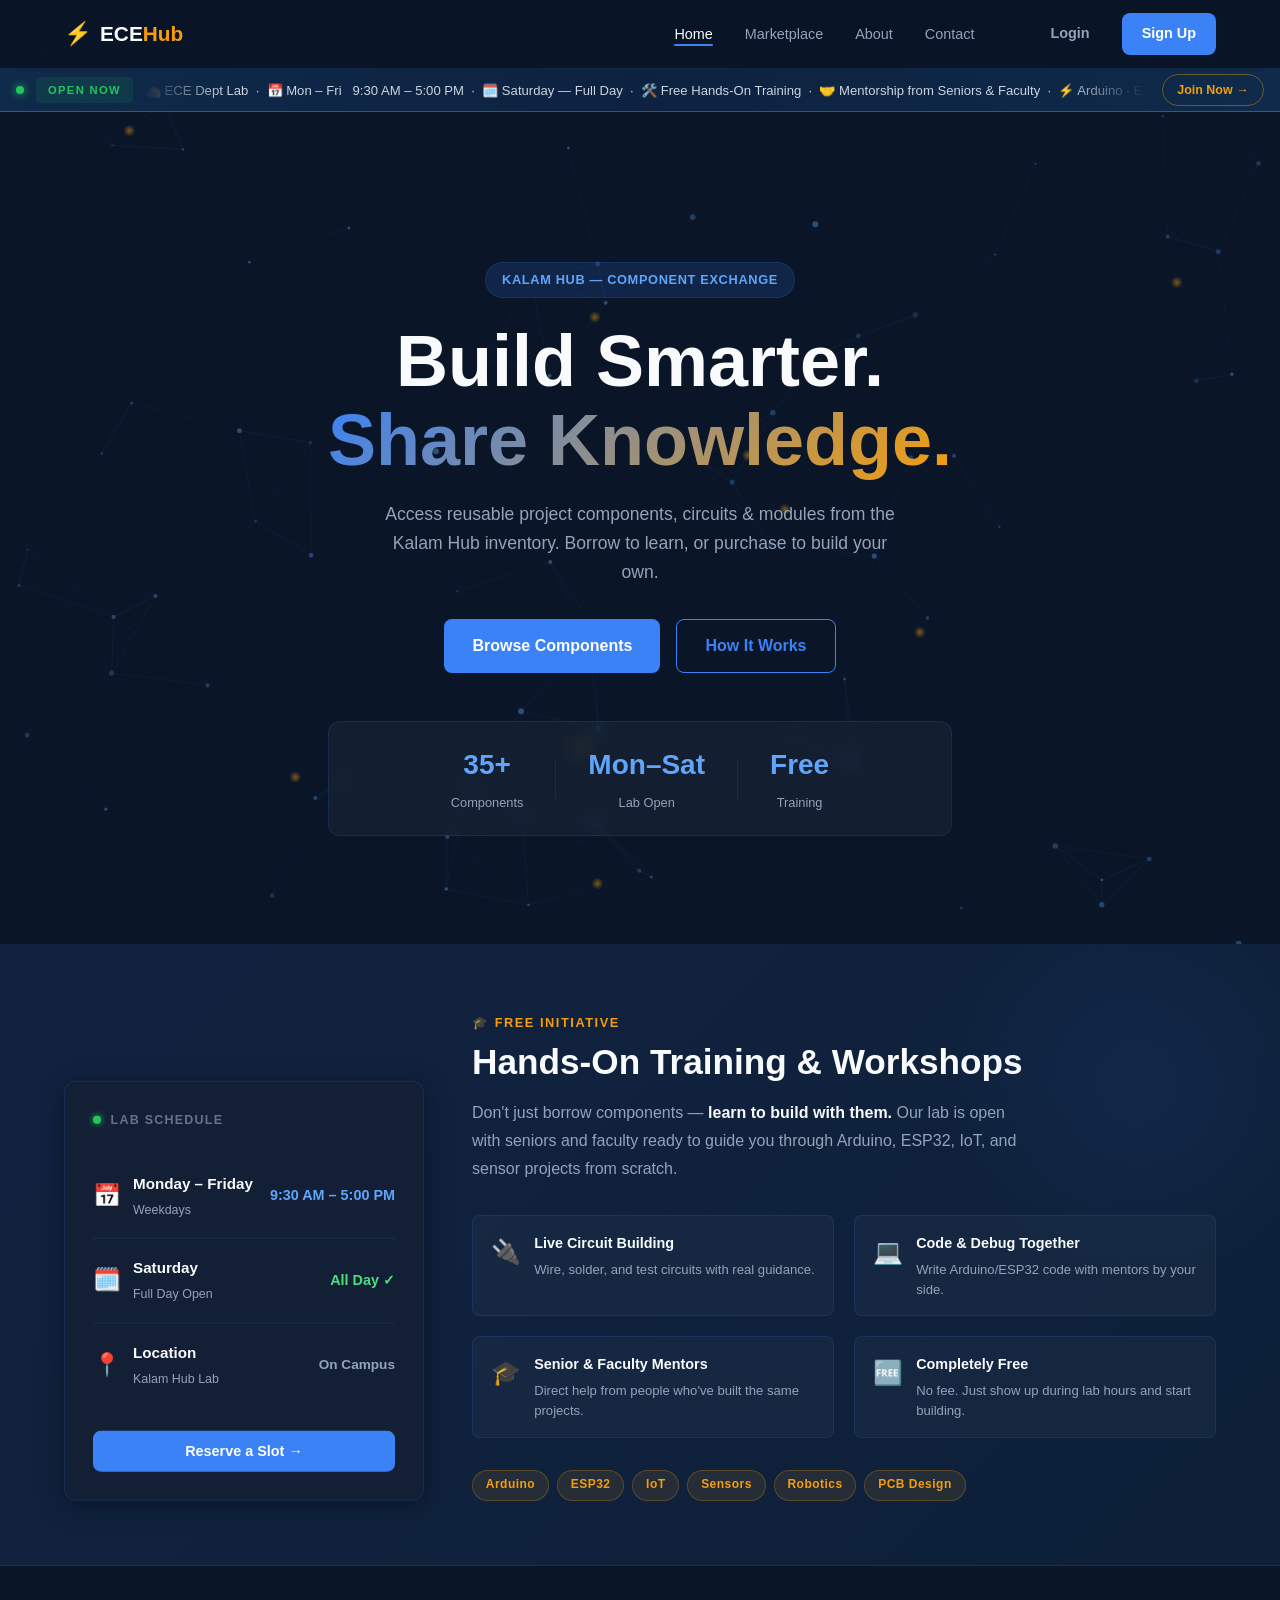
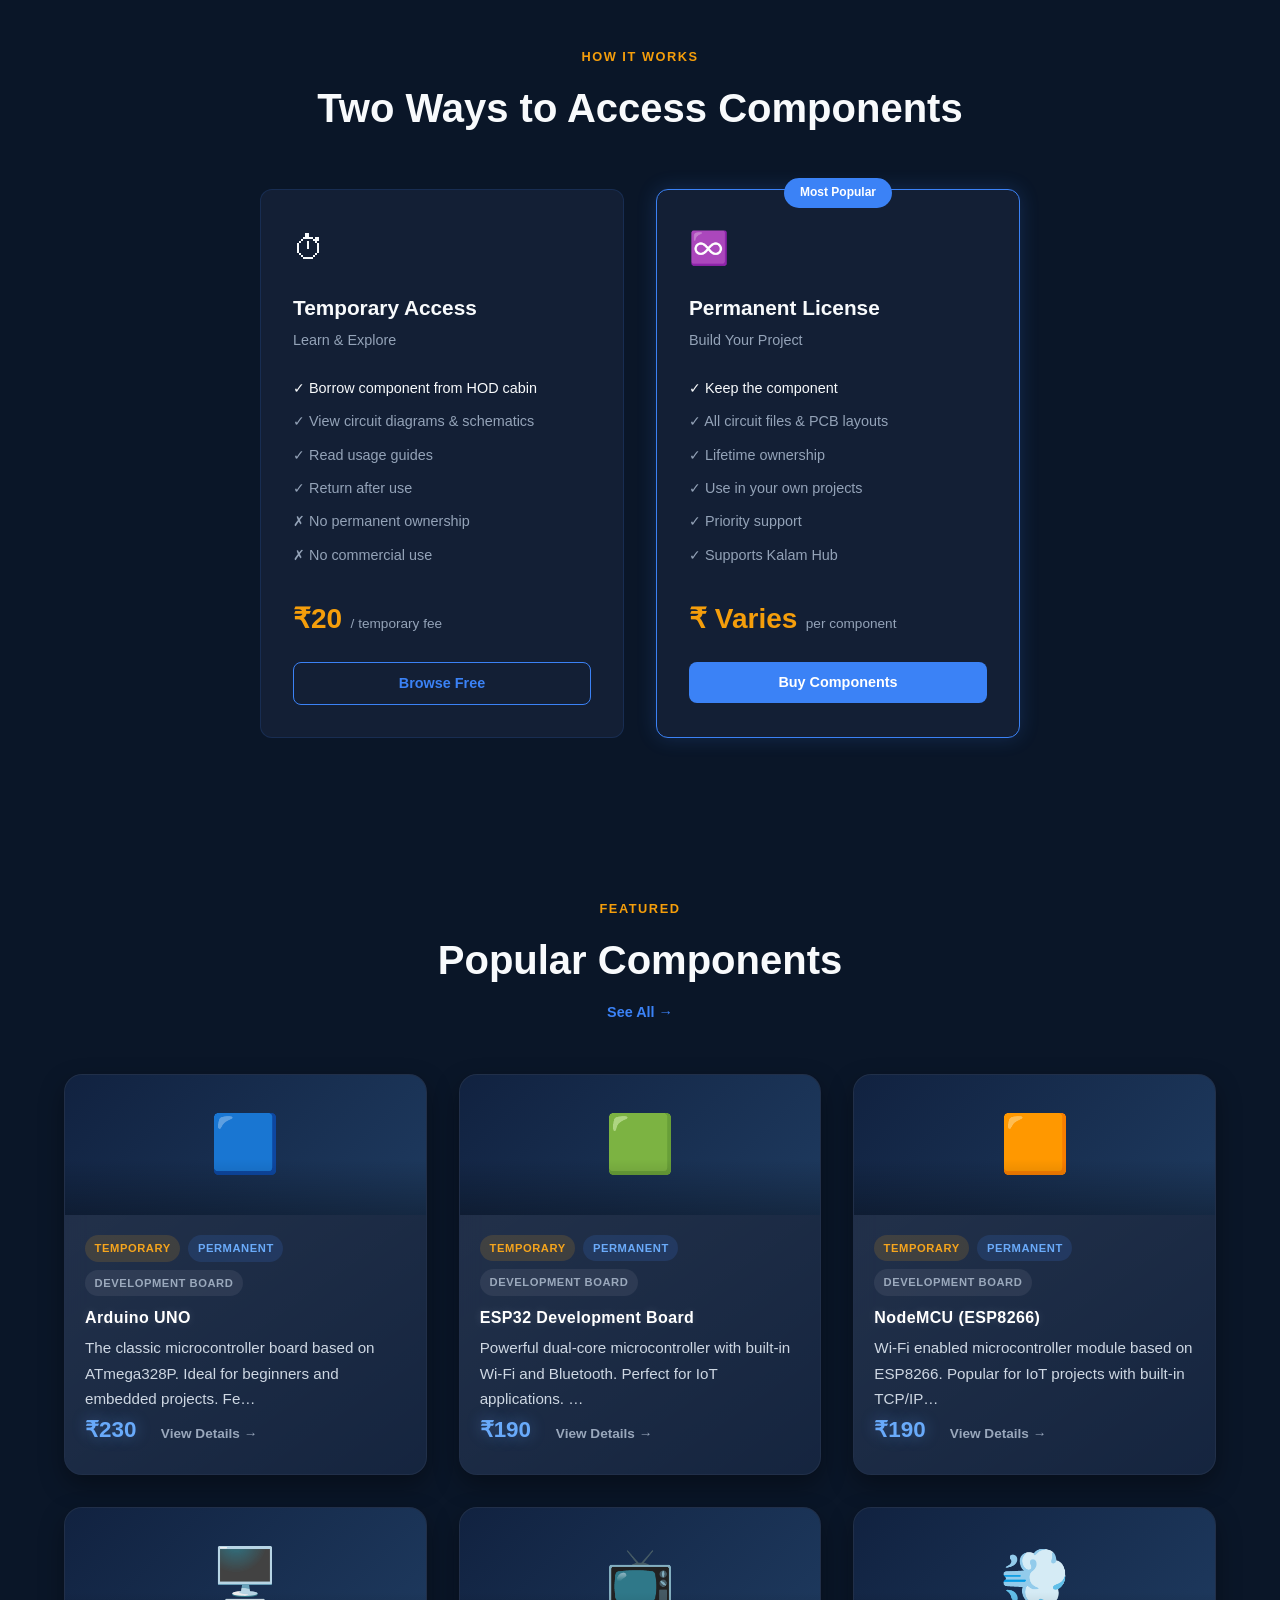
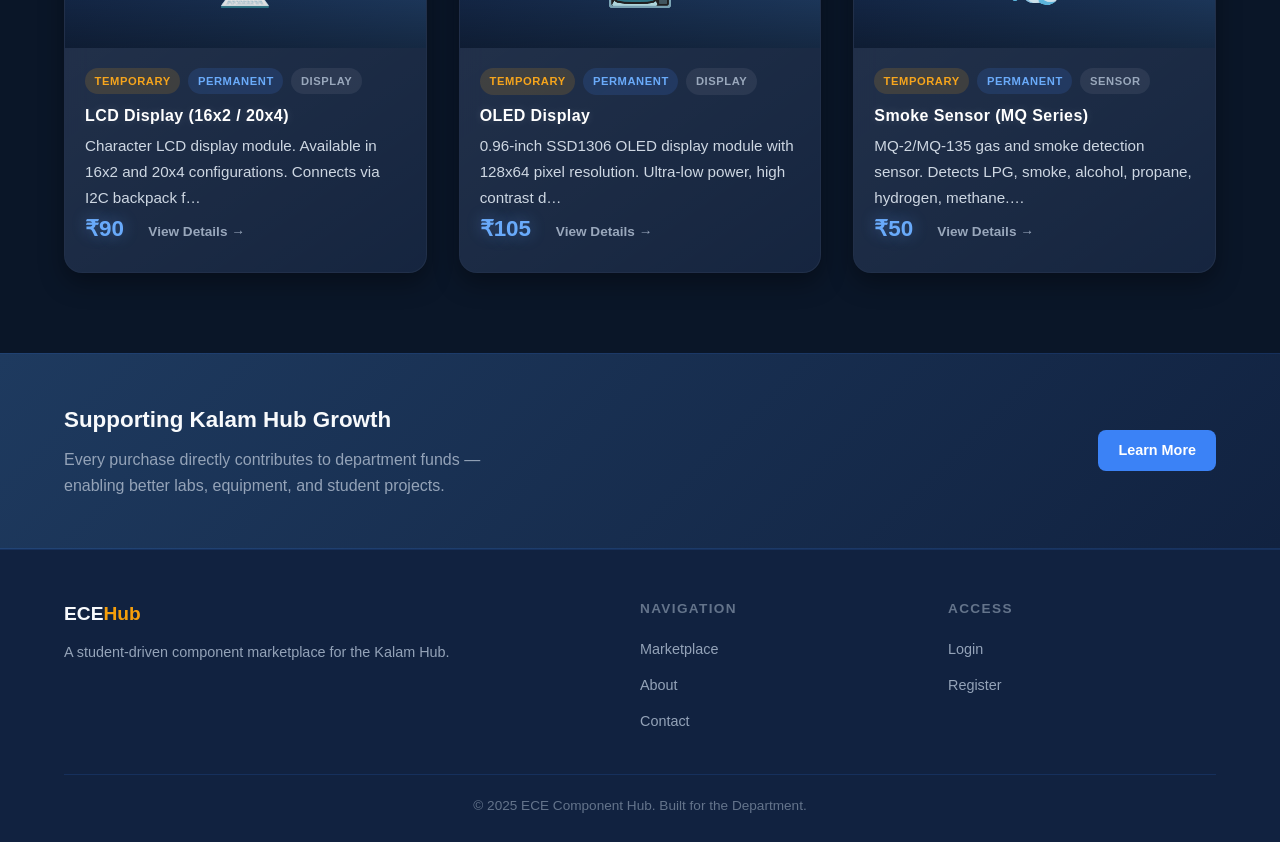
==== index.html @ 4c628d48 "v2.0: Launch Kalam Hub branding, premium UI, and marketplace improvements" ====
<!DOCTYPE html>
<html lang="en">
<head>
  <meta charset="UTF-8" />
  <meta name="viewport" content="width=device-width, initial-scale=1.0" />
  <title>Kalam Hub — Innovation Marketplace</title>
  <link rel="preconnect" href="https://fonts.googleapis.com" />
  <link href="https://fonts.googleapis.com/css2?family=Space+Grotesk:wght@400;500;600;700&family=Inter:wght@400;500;600&display=swap" rel="stylesheet" />
  <link rel="stylesheet" href="css/style.css" />
</head>
<body>

  <!-- NAV -->
  <nav class="navbar">
    <div class="nav-inner">
      <a href="index.html" class="logo">
        <span class="logo-icon">⚡</span>
        <span class="logo-text">ECE<span class="logo-accent">Hub</span></span>
      </a>
      <ul class="nav-links">
        <li><a href="index.html" class="active">Home</a></li>
        <li><a href="marketplace.html">Marketplace</a></li>
        <li><a href="about.html">About</a></li>
        <li><a href="contact.html">Contact</a></li>
      </ul>
      <div class="nav-actions">
        <a href="login.html" class="btn btn-ghost">Login</a>
        <a href="register.html" class="btn btn-primary">Sign Up</a>
      </div>
      <button class="hamburger" id="hamburger">&#9776;</button>
    </div>
  </nav>

  <!-- ══════════════════════════════════════════
       ANNOUNCEMENT TICKER — right below navbar,
       visible without any scrolling
  ══════════════════════════════════════════ -->
  <div class="announce-bar">
    <div class="announce-inner">
      <span class="announce-dot"></span>
      <span class="announce-label">OPEN NOW</span>
      <div class="announce-ticker">
        <span>
          🏫 ECE Dept Lab &nbsp;·&nbsp;
          📅 Mon – Fri &nbsp; 9:30 AM – 5:00 PM &nbsp;·&nbsp;
          🗓️ Saturday — Full Day &nbsp;·&nbsp;
          🛠️ Free Hands-On Training &nbsp;·&nbsp;
          🤝 Mentorship from Seniors &amp; Faculty &nbsp;·&nbsp;
          ⚡ Arduino · ESP32 · IoT · Sensors &nbsp;·&nbsp;&nbsp;
          🏫 ECE Dept Lab &nbsp;·&nbsp;
          📅 Mon – Fri &nbsp; 9:30 AM – 5:00 PM &nbsp;·&nbsp;
          🗓️ Saturday — Full Day &nbsp;·&nbsp;
          🛠️ Free Hands-On Training &nbsp;·&nbsp;
          🤝 Mentorship from Seniors &amp; Faculty &nbsp;·&nbsp;
          ⚡ Arduino · ESP32 · IoT · Sensors &nbsp;&nbsp;
        </span>
      </div>
      <a href="contact.html" class="announce-cta">Join Now →</a>
    </div>
  </div>

  <!-- HERO -->
  <section class="hero">
    <canvas id="circuit-canvas"></canvas>
    <div class="hero-content">
      <div class="hero-badge">Kalam Hub — Component Exchange</div>
      <h1 class="hero-title">
        Build Smarter.<br/>
        <span class="gradient-text">Share Knowledge.</span>
      </h1>
      <p class="hero-subtitle">
        Access reusable project components, circuits &amp; modules from the Kalam Hub inventory.
        Borrow to learn, or purchase to build your own.
      </p>
      <div class="hero-cta">
        <a href="marketplace.html" class="btn btn-primary btn-lg">Browse Components</a>
        <a href="about.html" class="btn btn-outline btn-lg">How It Works</a>
      </div>
      <div class="hero-stats">
        <div class="stat"><span class="stat-num">35+</span><span class="stat-label">Components</span></div>
        <div class="stat-divider"></div>
        <div class="stat"><span class="stat-num">Mon–Sat</span><span class="stat-label">Lab Open</span></div>
        <div class="stat-divider"></div>
        <div class="stat"><span class="stat-num">Free</span><span class="stat-label">Training</span></div>
      </div>
    </div>
  </section>

  <!-- ══════════════════════════════════════════
       TRAINING HIGHLIGHT — immediately after hero
       First thing seen after scroll begins
  ══════════════════════════════════════════ -->
  <section class="training-highlight">
    <div class="container">
      <div class="th-grid">

        <!-- LEFT: Schedule card -->
        <div class="th-schedule">
          <div class="th-schedule-head">
            <span class="th-live-dot"></span>
            <span>Lab Schedule</span>
          </div>
          <div class="schedule-rows">
            <div class="schedule-row">
              <div class="schedule-day">
                <span class="day-icon">📅</span>
                <div>
                  <strong>Monday – Friday</strong>
                  <span class="day-sub">Weekdays</span>
                </div>
              </div>
              <div class="schedule-time">9:30 AM – 5:00 PM</div>
            </div>
            <div class="schedule-divider"></div>
            <div class="schedule-row">
              <div class="schedule-day">
                <span class="day-icon">🗓️</span>
                <div>
                  <strong>Saturday</strong>
                  <span class="day-sub">Full Day Open</span>
                </div>
              </div>
              <div class="schedule-time schedule-sat">All Day ✓</div>
            </div>
            <div class="schedule-divider"></div>
            <div class="schedule-row">
              <div class="schedule-day">
                <span class="day-icon">📍</span>
                <div>
                  <strong>Location</strong>
                  <span class="day-sub">Kalam Hub Lab</span>
                </div>
              </div>
              <div class="schedule-time" style="color:var(--slate);font-size:0.85rem;">On Campus</div>
            </div>
          </div>
          <a href="contact.html" class="btn btn-primary btn-full" style="margin-top:1.5rem;">Reserve a Slot →</a>
        </div>

        <!-- RIGHT: Training features -->
        <div class="th-info">
          <span class="eyebrow">🎓 Free Initiative</span>
          <h2 class="th-title">Hands-On Training &amp; Workshops</h2>
          <p class="th-desc">
            Don't just borrow components — <strong>learn to build with them.</strong>
            Our lab is open with seniors and faculty ready to guide you through
            Arduino, ESP32, IoT, and sensor projects from scratch.
          </p>
          <div class="th-features">
            <div class="th-feat">
              <span class="feat-icon">🔌</span>
              <div>
                <strong>Live Circuit Building</strong>
                <p>Wire, solder, and test circuits with real guidance.</p>
              </div>
            </div>
            <div class="th-feat">
              <span class="feat-icon">💻</span>
              <div>
                <strong>Code &amp; Debug Together</strong>
                <p>Write Arduino/ESP32 code with mentors by your side.</p>
              </div>
            </div>
            <div class="th-feat">
              <span class="feat-icon">🎓</span>
              <div>
                <strong>Senior &amp; Faculty Mentors</strong>
                <p>Direct help from people who've built the same projects.</p>
              </div>
            </div>
            <div class="th-feat">
              <span class="feat-icon">🆓</span>
              <div>
                <strong>Completely Free</strong>
                <p>No fee. Just show up during lab hours and start building.</p>
              </div>
            </div>
          </div>
          <div class="th-tags">
            <span class="th-tag">Arduino</span>
            <span class="th-tag">ESP32</span>
            <span class="th-tag">IoT</span>
            <span class="th-tag">Sensors</span>
            <span class="th-tag">Robotics</span>
            <span class="th-tag">PCB Design</span>
          </div>
        </div>

      </div>
    </div>
  </section>

  <!-- HOW IT WORKS -->
  <section class="section how-it-works">
    <div class="container">
      <div class="section-header">
        <span class="eyebrow">How It Works</span>
        <h2>Two Ways to Access Components</h2>
      </div>
      <div class="plans-grid">
        <div class="plan-card plan-temp">
          <div class="plan-icon">⏱</div>
          <h3>Temporary Access</h3>
          <p class="plan-subtitle">Learn &amp; Explore</p>
          <ul class="plan-features">
            <li>✓ Borrow component from HOD cabin</li>
            <li>✓ View circuit diagrams &amp; schematics</li>
            <li>✓ Read usage guides</li>
            <li>✓ Return after use</li>
            <li>✗ No permanent ownership</li>
            <li>✗ No commercial use</li>
          </ul>
          <div class="plan-price">
            <span class="price-value">₹20</span>
            <span class="price-period">/ temporary fee</span>
          </div>
          <a href="marketplace.html?type=temporary" class="btn btn-outline btn-full">Browse Free</a>
        </div>

        <div class="plan-card plan-perm featured">
          <div class="featured-badge">Most Popular</div>
          <div class="plan-icon">♾️</div>
          <h3>Permanent License</h3>
          <p class="plan-subtitle">Build Your Project</p>
          <ul class="plan-features">
            <li>✓ Keep the component</li>
            <li>✓ All circuit files &amp; PCB layouts</li>
            <li>✓ Lifetime ownership</li>
            <li>✓ Use in your own projects</li>
            <li>✓ Priority support</li>
            <li>✓ Supports Kalam Hub</li>
          </ul>
          <div class="plan-price">
            <span class="price-value">₹ Varies</span>
            <span class="price-period">per component</span>
          </div>
          <a href="marketplace.html?type=permanent" class="btn btn-primary btn-full">Buy Components</a>
        </div>
      </div>
    </div>
  </section>

  <!-- FEATURED COMPONENTS -->
  <section class="section featured-section">
    <div class="container">
      <div class="section-header">
        <span class="eyebrow">Featured</span>
        <h2>Popular Components</h2>
        <a href="marketplace.html" class="see-all">See All →</a>
      </div>
      <div class="components-grid" id="featured-grid"></div>
    </div>
  </section>

  <!-- DEPARTMENT BANNER -->
  <section class="dept-banner">
    <div class="container">
      <div class="banner-content">
        <div class="banner-text">
          <h3>Supporting Kalam Hub Growth</h3>
          <p>Every purchase directly contributes to department funds — enabling better labs, equipment, and student projects.</p>
        </div>
        <a href="about.html" class="btn btn-primary">Learn More</a>
      </div>
    </div>
  </section>

  <!-- FOOTER -->
  <footer class="footer">
    <div class="container">
      <div class="footer-grid">
        <div class="footer-brand">
          <span class="logo-text">ECE<span class="logo-accent">Hub</span></span>
          <p>A student-driven component marketplace for the Kalam Hub.</p>
        </div>
        <div class="footer-links">
          <h4>Navigation</h4>
          <ul>
            <li><a href="marketplace.html">Marketplace</a></li>
            <li><a href="about.html">About</a></li>
            <li><a href="contact.html">Contact</a></li>
          </ul>
        </div>
        <div class="footer-links">
          <h4>Access</h4>
          <ul>
            <li><a href="login.html">Login</a></li>
            <li><a href="register.html">Register</a></li>
          </ul>
        </div>
      </div>
      <div class="footer-bottom">
        <p>© 2025 ECE Component Hub. Built for the Department.</p>
      </div>
    </div>
  </footer>

  <script src="js/data.js"></script>
  <script src="js/main.js"></script>
  <script src="js/circuit.js"></script>
  <script src="js/nav.js"></script>
</body>
</html>
---- css/style.css ----
/* ============================================
   Kalam Hub — DESIGN SYSTEM
   Palette: Navy + Electric Blue + Amber
   Type: Space Grotesk + Inter
   ============================================ */

:root {
  --navy:      #0A1628;
  --navy-mid:  #112240;
  --navy-lite: #1E3A5F;
  --blue:      #3B82F6;
  --blue-glow: #60A5FA;
  --amber:     #F59E0B;
  --amber-lite:#FDE68A;
  --white:     #F8FAFC;
  --slate:     #94A3B8;
  --slate-dk:  #64748B;
  --card-bg:   #131F35;
  --border:    rgba(59, 130, 246, 0.15);

 --font-display: 'Poppins', sans-serif;
--font-body: 'Poppins', sans-serif;

  --radius:    12px;
  --radius-sm: 8px;
  --shadow:    0 4px 24px rgba(0, 0, 0, 0.35);
  --shadow-glow: 0 0 20px rgba(59, 130, 246, 0.2);
}

/* RESET */
*, *::before, *::after { box-sizing: border-box; margin: 0; padding: 0; }
html { scroll-behavior: smooth; }
body {
  font-family: var(--font-body);
  background: var(--navy);
  color: var(--white);
  line-height: 1.65;
  -webkit-font-smoothing: antialiased;
}
a { text-decoration: none; color: inherit; }
ul { list-style: none; }
img { max-width: 100%; display: block; }
button { cursor: pointer; font-family: var(--font-display); border: none; background: none; }
input, textarea, select {
  font-family: var(--font-body);
  font-size: 0.95rem;
  outline: none;
}

/* ============= NAVBAR ============= */
.navbar {
  position: fixed; top: 0; left: 0; right: 0; z-index: 100;
  background: rgba(10, 22, 40, 0.92);
  backdrop-filter: blur(14px);
  border-bottom: 1px solid var(--border);
}
.nav-inner {
  max-width: 1200px; margin: 0 auto;
  padding: 0 1.5rem;
  height: 68px;
  display: flex; align-items: center; gap: 2rem;
}
.logo {
  display: flex; align-items: center; gap: 0.5rem;
  font-family: var(--font-display); font-weight: 700; font-size: 1.3rem;
}
.logo-icon { font-size: 1.4rem; }
.logo-accent { color: var(--amber); }
.nav-links {
  display: flex; gap: 2rem; margin-left: auto;
}
.nav-links a {
  font-family: var(--font-display); font-size: 0.9rem; font-weight: 500;
  color: var(--slate); transition: color 0.2s;
}
.nav-links a:hover, .nav-links a.active { color: var(--white); }
.nav-links a.active { position: relative; }
.nav-links a.active::after {
  content: ''; position: absolute; bottom: -4px; left: 0; right: 0;
  height: 2px; background: var(--blue); border-radius: 2px;
}
.nav-actions { display: flex; gap: 0.75rem; margin-left: 1.5rem; }
.hamburger { display: none; font-size: 1.4rem; color: var(--white); margin-left: auto; }

/* ============= BUTTONS ============= */
.btn {
  display: inline-flex; align-items: center; gap: 0.5rem;
  font-family: var(--font-display); font-weight: 600;
  padding: 0.55rem 1.25rem; border-radius: var(--radius-sm);
  font-size: 0.9rem; transition: all 0.2s; white-space: nowrap;
}
.btn-primary {
  background: var(--blue); color: #fff;
}
.btn-primary:hover { background: var(--blue-glow); transform: translateY(-1px); box-shadow: var(--shadow-glow); }
.btn-outline {
  background: transparent; color: var(--blue);
  border: 1.5px solid var(--blue);
}
.btn-outline:hover { background: rgba(59,130,246,0.1); }
.btn-ghost {
  background: transparent; color: var(--slate);
}
.btn-ghost:hover { color: var(--white); }
.btn-amber { background: var(--amber); color: var(--navy); font-weight: 700; }
.btn-amber:hover { background: var(--amber-lite); }
.btn-lg { padding: 0.8rem 1.75rem; font-size: 1rem; }
.btn-full { width: 100%; justify-content: center; }

/* ============= HERO ============= */
.hero {
  position: relative; min-height: 100vh;
  display: flex; align-items: center;
  overflow: hidden; padding-top: 110px;
}
#circuit-canvas {
  position: absolute; inset: 0; width: 100%; height: 100%;
  opacity: 0.5; z-index: 0;
}
.hero-content {
  position: relative; z-index: 1;
  max-width: 700px; margin: 0 auto; padding: 4rem 1.5rem;
  text-align: center;
}
.hero-badge {
  display: inline-block;
  background: rgba(59,130,246,0.15); border: 1px solid var(--border);
  color: var(--blue-glow); padding: 0.4rem 1rem; border-radius: 999px;
  font-size: 0.8rem; font-family: var(--font-display); font-weight: 600;
  letter-spacing: 0.05em; text-transform: uppercase; margin-bottom: 1.5rem;
}
.hero-title {
  font-family: var(--font-display); font-size: clamp(2.5rem, 6vw, 4.5rem);
  font-weight: 700; line-height: 1.1; margin-bottom: 1.25rem;
}
.gradient-text {
  background: linear-gradient(135deg, var(--blue) 0%, var(--amber) 100%);
  -webkit-background-clip: text; -webkit-text-fill-color: transparent;
  background-clip: text;
}
.hero-subtitle {
  color: var(--slate); font-size: 1.1rem; max-width: 520px;
  margin: 0 auto 2rem;
}
.hero-cta { display: flex; gap: 1rem; justify-content: center; flex-wrap: wrap; margin-bottom: 3rem; }
.hero-stats {
  display: flex; align-items: center; justify-content: center; gap: 2rem;
  background: rgba(255,255,255,0.04); border: 1px solid var(--border);
  border-radius: var(--radius); padding: 1.25rem 2rem; backdrop-filter: blur(8px);
}
.stat { text-align: center; }
.stat-num {
  display: block; font-family: var(--font-display); font-size: 1.75rem;
  font-weight: 700; color: var(--blue-glow);
}
.stat-label { font-size: 0.8rem; color: var(--slate); }
.stat-divider { width: 1px; height: 40px; background: var(--border); }

/* ============= SECTIONS ============= */
.section { padding: 5rem 0; }
.bg-alt { background: var(--navy-mid); }
.container { max-width: 1200px; margin: 0 auto; padding: 0 1.5rem; }
.section-header {
  text-align: center; margin-bottom: 3rem;
}
.section-header h2 {
  font-family: var(--font-display); font-size: clamp(1.75rem, 4vw, 2.5rem);
  font-weight: 700;
}
.eyebrow {
  display: block; color: var(--amber); font-family: var(--font-display);
  font-size: 0.8rem; font-weight: 600; letter-spacing: 0.12em;
  text-transform: uppercase; margin-bottom: 0.5rem;
}
.see-all {
  display: inline-block; color: var(--blue); font-size: 0.9rem;
  font-weight: 600; margin-top: 0.5rem;
  transition: color 0.2s;
}
.see-all:hover { color: var(--blue-glow); }

/* ============= PLANS GRID ============= */
.plans-grid {
  display: grid; grid-template-columns: repeat(auto-fit, minmax(280px, 1fr));
  gap: 2rem; max-width: 760px; margin: 0 auto;
}
.plan-card {
  background: var(--card-bg); border: 1px solid var(--border);
  border-radius: var(--radius); padding: 2rem; position: relative;
  transition: transform 0.2s, box-shadow 0.2s;
}
.plan-card:hover { transform: translateY(-4px); box-shadow: var(--shadow); }
.plan-card.featured {
  border-color: var(--blue); box-shadow: var(--shadow-glow);
}
.featured-badge {
  position: absolute; top: -12px; left: 50%; transform: translateX(-50%);
  background: var(--blue); color: #fff;
  font-family: var(--font-display); font-size: 0.75rem; font-weight: 700;
  padding: 0.3rem 1rem; border-radius: 999px;
}
.plan-icon { font-size: 2rem; margin-bottom: 1rem; }
.plan-card h3 {
  font-family: var(--font-display); font-size: 1.3rem; font-weight: 700;
  margin-bottom: 0.25rem;
}
.plan-subtitle { color: var(--slate); font-size: 0.9rem; margin-bottom: 1.5rem; }
.plan-features { display: flex; flex-direction: column; gap: 0.6rem; margin-bottom: 1.75rem; }
.plan-features li { font-size: 0.9rem; color: var(--slate); }
.plan-features li:first-child { color: var(--white); }
.plan-price { margin-bottom: 1.25rem; }
.price-value {
  font-family: var(--font-display); font-size: 1.75rem; font-weight: 700;
  color: var(--amber);
}
.price-period { color: var(--slate); font-size: 0.85rem; margin-left: 0.25rem; }

/* ============= COMPONENT CARDS ============= */
.components-grid{
    display:grid;
    grid-template-columns:
    repeat(auto-fill,minmax(340px,1fr));

    gap:2rem;
}

/* ===== PREMIUM MARKETPLACE EFFECTS ===== */

.component-card{
    background:rgba(17,34,64,0.75);
    backdrop-filter:blur(12px);
    border:1px solid rgba(255,255,255,0.08);
    border-radius:18px;
    overflow:hidden;
    transition:all .4s ease;
    box-shadow:0 10px 25px rgba(0,0,0,.35);
}


.component-card::before {
  content: "";
  position: absolute;
  top: -100%;
  left: -100%;
  width: 250%;
  height: 250%;
  background: linear-gradient(
    120deg,
    transparent,
    rgba(255,255,255,0.08),
    transparent
  );
  transform: rotate(25deg);
  transition: all 0.8s ease;
}

.component-card:hover::before {
  top: 100%;
  left: 100%;
}

.component-card:hover {
  transform: translateY(-10px) scale(1.02);
  box-shadow: 0 20px 40px rgba(59,130,246,0.35);
  border-color: #60a5fa;
}

.card-img {
  transition: transform 0.5s ease;
}

.component-card:hover .card-img {
  transform: scale(1.12);
}

.card-body h3{
    font-size:1.35rem;
    font-weight:700;
    color:#ffffff;
    letter-spacing:0.4px;
    margin-bottom:10px;
    text-shadow:0 0 10px rgba(255,255,255,0.15);
}

.component-card:hover h3 {
  color: #60a5fa;
}

.stock-badge {
  animation: pulseStock 2s infinite;
}

@keyframes pulseStock {
  0% { transform: scale(1); }
  50% { transform: scale(1.08); }
  100% { transform: scale(1); }
}
.component-card:hover{
    transform:
        translateY(-12px)
        scale(1.03);

    box-shadow:
        0 20px 40px rgba(59,130,246,.35),
        0 0 25px rgba(96,165,250,.25);

    border-color:#60a5fa;
}
.card-thumb {
  height: 140px; display: flex; align-items: center; justify-content: center;
  background: linear-gradient(135deg, var(--navy-mid), var(--navy-lite));
  font-size: 3.5rem; position: relative; overflow: hidden;
}
.card-thumb::after {
  content: ''; position: absolute; inset: 0;
  background: linear-gradient(to bottom, transparent 60%, rgba(0,0,0,0.3));
}
/* Real component image */
.card-img-wrap {
  height: 160px; overflow: hidden; position: relative;
  background: linear-gradient(135deg, var(--navy-mid), var(--navy-lite));
}
.card-img{
    transition:all .6s ease;
}

.component-card:hover .card-img{
    transform:scale(1.12);
}
.component-card:hover .card-img { transform: scale(1.06); }
.card-img-wrap .card-thumb {
  position: absolute; inset: 0; height: 100%;
}
/* Modal image */
.modal-img {
  width: 100%; max-height: 220px; object-fit: cover;
  border-radius: 12px; margin-bottom: 1rem;
}
.card-body { padding: 1.25rem; }
.card-badges { display: flex; gap: 0.5rem; flex-wrap: wrap; margin-bottom: 0.75rem; }
.badge {
  font-family: var(--font-display); font-size: 0.7rem; font-weight: 700;
  padding: 0.25rem 0.6rem; border-radius: 999px; text-transform: uppercase;
  letter-spacing: 0.05em;
}
.badge-temp { background: rgba(245,158,11,0.15); color: var(--amber); }
.badge-perm { background: rgba(59,130,246,0.15); color: var(--blue-glow); }
.badge-cat  { background: rgba(255,255,255,0.07); color: var(--slate); }
.card-body h3 {
  font-family: var(--font-display); font-size: 1rem; font-weight: 700;
  margin-bottom: 0.4rem; line-height: 1.3;
}
.card-desc{
    color:#cbd5e1;
    font-size:0.95rem;
    line-height:1.7;
}
.card-price{
    color:#60a5fa;
    font-size:1.4rem;
    font-weight:800;
    text-shadow:0 0 15px rgba(96,165,250,.4);
}
.price-free { color: var(--amber); }
.price-paid { color: var(--blue-glow); }

/* ============= DEPT BANNER ============= */
.dept-banner {
  background: linear-gradient(135deg, var(--navy-lite) 0%, var(--navy-mid) 100%);
  border-top: 1px solid var(--border); border-bottom: 1px solid var(--border);
  padding: 3rem 0;
}
.banner-content {
  display: flex; align-items: center; justify-content: space-between;
  gap: 2rem; flex-wrap: wrap;
}
.banner-text h3 {
  font-family: var(--font-display); font-size: 1.4rem; font-weight: 700;
  margin-bottom: 0.5rem;
}
.banner-text p { color: var(--slate); max-width: 480px; }

/* ============= FOOTER ============= */
.footer {
  background: var(--navy-mid); border-top: 1px solid var(--border);
  padding: 3rem 0 1.5rem;
}
.footer-grid {
  display: grid; grid-template-columns: 2fr 1fr 1fr;
  gap: 2.5rem; margin-bottom: 2.5rem;
}
.footer-brand .logo-text {
  font-family: var(--font-display); font-size: 1.2rem; font-weight: 700;
  display: block; margin-bottom: 0.75rem;
}
.footer-brand p { color: var(--slate); font-size: 0.9rem; }
.footer-links h4 {
  font-family: var(--font-display); font-size: 0.85rem; font-weight: 700;
  text-transform: uppercase; letter-spacing: 0.1em; color: var(--slate-dk);
  margin-bottom: 1rem;
}
.footer-links ul { display: flex; flex-direction: column; gap: 0.6rem; }
.footer-links a { color: var(--slate); font-size: 0.9rem; transition: color 0.2s; }
.footer-links a:hover { color: var(--white); }
.footer-bottom { border-top: 1px solid var(--border); padding-top: 1.25rem; }
.footer-bottom p { color: var(--slate-dk); font-size: 0.85rem; text-align: center; }

/* ============= PAGE HEADER ============= */
.page-header {
  background: linear-gradient(to right, var(--navy-mid), var(--navy));
  border-bottom: 1px solid var(--border);
  padding: 5rem 1.5rem 3rem;
  margin-top: 68px;
}
.page-header h1 {
  font-family: var(--font-display); font-size: clamp(1.75rem, 4vw, 2.75rem);
  font-weight: 700; margin-bottom: 0.75rem;
}
.page-header p { color: var(--slate); max-width: 520px; }

/* ============= MARKETPLACE ============= */
.marketplace-section { padding: 2.5rem 0 5rem; }
.marketplace-layout { display: flex; gap: 2rem; align-items: flex-start; }
.filter-sidebar {
  width: 240px; flex-shrink: 0;
  background: var(--card-bg); border: 1px solid var(--border);
  border-radius: var(--radius); padding: 1.5rem;
  position: sticky; top: 88px;
}
.filter-block { margin-bottom: 1.75rem; }
.filter-block:last-child { margin-bottom: 0; }
.filter-block h4 {
  font-family: var(--font-display); font-size: 0.8rem; font-weight: 700;
  text-transform: uppercase; letter-spacing: 0.1em; color: var(--slate-dk);
  margin-bottom: 0.75rem;
}
.filter-input {
  width: 100%; background: var(--navy-mid);
  border: 1px solid var(--border); border-radius: var(--radius-sm);
  color: var(--white); padding: 0.6rem 0.85rem;
  transition: border-color 0.2s;
}
.filter-input:focus { border-color: var(--blue); }
.filter-check {
  display: flex; align-items: center; gap: 0.5rem;
  font-size: 0.875rem; color: var(--slate); cursor: pointer;
  margin-bottom: 0.5rem;
}
.filter-check input { accent-color: var(--blue); }
.filter-check:hover { color: var(--white); }
.price-slider { width: 100%; accent-color: var(--blue); margin-bottom: 0.5rem; }
.price-labels { display: flex; justify-content: space-between; font-size: 0.8rem; color: var(--slate); }
.marketplace-main { flex: 1; min-width: 0; }
.market-toolbar {
  display: flex; justify-content: space-between; align-items: center;
  margin-bottom: 1.25rem; flex-wrap: wrap; gap: 0.75rem;
}
.result-count { color: var(--slate); font-size: 0.9rem; }
.sort-select {
  background: var(--card-bg); border: 1px solid var(--border);
  color: var(--white); padding: 0.5rem 0.85rem;
  border-radius: var(--radius-sm); cursor: pointer;
}
.empty-state {
  text-align: center; padding: 4rem 2rem;
  color: var(--slate);
}
.empty-state span { font-size: 2.5rem; display: block; margin-bottom: 1rem; }
.empty-state h3 {
  font-family: var(--font-display); font-size: 1.25rem; margin-bottom: 0.5rem;
  color: var(--white);
}

/* ============= MODAL ============= */
.modal-overlay {
  display: none; position: fixed; inset: 0; z-index: 200;
  background: rgba(0,0,0,0.75); backdrop-filter: blur(4px);
  align-items: center; justify-content: center; padding: 1.5rem;
}
.modal-overlay.active { display: flex; }
.modal {
  background: var(--navy-mid); border: 1px solid var(--border);
  border-radius: var(--radius); max-width: 620px; width: 100%;
  max-height: 90vh; overflow-y: auto; position: relative;
  box-shadow: var(--shadow);
}
.modal-close {
  position: absolute; top: 1rem; right: 1rem;
  color: var(--slate); font-size: 1.1rem; padding: 0.25rem 0.5rem;
  border-radius: 4px; transition: color 0.2s;
}
.modal-close:hover { color: var(--white); }
.modal-body { padding: 2rem; }
.modal-thumb {
  height: 180px; border-radius: var(--radius-sm);
  background: linear-gradient(135deg, var(--navy-lite), var(--navy));
  display: flex; align-items: center; justify-content: center;
  font-size: 5rem; margin-bottom: 1.5rem;
}
.modal-body h2 {
  font-family: var(--font-display); font-size: 1.5rem; font-weight: 700;
  margin-bottom: 0.5rem;
}
.modal-meta { color: var(--slate); font-size: 0.9rem; margin-bottom: 1rem; }
.modal-desc { color: var(--slate); margin-bottom: 1.5rem; line-height: 1.7; }
.modal-price-row {
  display: flex; align-items: center; justify-content: space-between;
  flex-wrap: wrap; gap: 1rem;
  padding: 1.25rem; border-radius: var(--radius-sm);
  background: var(--navy); border: 1px solid var(--border);
  margin-bottom: 1rem;
}
.modal-price-label { font-size: 0.85rem; color: var(--slate); }
.modal-price-val {
  font-family: var(--font-display); font-size: 1.5rem; font-weight: 700;
  color: var(--amber);
}
.modal-actions { display: flex; gap: 0.75rem; }

/* ============= ABOUT ============= */
.about-intro {
  display: grid; grid-template-columns: 1fr 1fr; gap: 4rem;
  align-items: center;
}
.about-text h2 {
  font-family: var(--font-display); font-size: 2rem; font-weight: 700;
  margin-bottom: 1rem; line-height: 1.2;
}
.about-text p { color: var(--slate); margin-bottom: 1rem; }
.about-card-stack { position: relative; height: 220px; }
.acard {
  position: absolute; background: var(--card-bg);
  border: 1px solid var(--border); border-radius: var(--radius);
  padding: 1rem 1.5rem; font-family: var(--font-display); font-weight: 600;
  box-shadow: var(--shadow);
}
.acard-1 { top: 0; left: 0; transform: rotate(-4deg); }
.acard-2 { top: 50px; left: 40px; transform: rotate(1deg); background: var(--navy-lite); z-index: 1; }
.acard-3 { top: 110px; left: 80px; transform: rotate(3deg); z-index: 2; }
.steps-grid {
  display: grid; grid-template-columns: repeat(auto-fit, minmax(220px, 1fr));
  gap: 1.75rem;
}
.step-card {
  background: var(--card-bg); border: 1px solid var(--border);
  border-radius: var(--radius); padding: 1.75rem;
}
.step-num {
  font-family: var(--font-display); font-size: 2rem; font-weight: 700;
  color: var(--blue); opacity: 0.6; margin-bottom: 0.75rem;
}
.step-card h3 {
  font-family: var(--font-display); font-size: 1.05rem; font-weight: 700;
  margin-bottom: 0.5rem;
}
.step-card p { color: var(--slate); font-size: 0.9rem; }
.compare-table-wrapper { overflow-x: auto; }
.compare-table {
  width: 100%; border-collapse: collapse; font-size: 0.9rem;
}
.compare-table th, .compare-table td {
  padding: 0.9rem 1.25rem; text-align: left;
  border-bottom: 1px solid var(--border);
}
.compare-table th {
  font-family: var(--font-display); font-size: 0.85rem; color: var(--slate-dk);
  text-transform: uppercase; letter-spacing: 0.07em;
}
.compare-table th:nth-child(3) { color: var(--blue); }
.compare-table td:first-child { color: var(--white); }
.compare-table td:not(:first-child) { color: var(--slate); }
.compare-table tr:hover td { background: rgba(255,255,255,0.02); }

/* ============= CONTACT ============= */
.contact-layout {
  display: grid; grid-template-columns: 1fr 1.5fr; gap: 4rem;
  align-items: flex-start;
}
.contact-info h3 {
  font-family: var(--font-display); font-size: 1.4rem; font-weight: 700;
  margin-bottom: 0.75rem;
}
.contact-info > p { color: var(--slate); margin-bottom: 1.75rem; }
.contact-item {
  display: flex; gap: 1rem; align-items: flex-start; margin-bottom: 1.25rem;
}
.contact-icon { font-size: 1.25rem; flex-shrink: 0; margin-top: 0.1rem; }
.contact-item strong { font-family: var(--font-display); font-size: 0.9rem; display: block; margin-bottom: 0.2rem; }
.contact-item p { color: var(--slate); font-size: 0.9rem; }
.contact-form {
  background: var(--card-bg); border: 1px solid var(--border);
  border-radius: var(--radius); padding: 2rem;
}
.form-group { margin-bottom: 1.25rem; }
.form-group label {
  display: block; font-family: var(--font-display); font-size: 0.85rem;
  font-weight: 600; margin-bottom: 0.5rem; color: var(--slate);
}
.form-group input, .form-group select, .form-group textarea {
  width: 100%; background: var(--navy-mid);
  border: 1px solid var(--border); border-radius: var(--radius-sm);
  color: var(--white); padding: 0.7rem 1rem;
  transition: border-color 0.2s;
}
.form-group input:focus, .form-group select:focus, .form-group textarea:focus {
  border-color: var(--blue);
}
.form-group textarea { resize: vertical; }
.form-group select option { background: var(--navy-mid); }
.form-row { display: grid; grid-template-columns: 1fr 1fr; gap: 1rem; }
.form-success {
  margin-top: 1rem; padding: 1rem;
  background: rgba(59,130,246,0.1); border: 1px solid var(--border);
  border-radius: var(--radius-sm); color: var(--blue-glow);
  font-size: 0.9rem; text-align: center;
}

/* ============= AUTH ============= */
.auth-page {
  min-height: 100vh; display: flex; align-items: center; justify-content: center;
  background: radial-gradient(ellipse at center, var(--navy-lite) 0%, var(--navy) 70%);
}
.auth-container { width: 100%; max-width: 440px; padding: 1.5rem; }
.auth-logo {
  display: flex; align-items: center; gap: 0.5rem; justify-content: center;
  font-family: var(--font-display); font-weight: 700; font-size: 1.5rem;
  margin-bottom: 2rem;
}
.auth-card {
  background: var(--card-bg); border: 1px solid var(--border);
  border-radius: var(--radius); padding: 2.25rem; box-shadow: var(--shadow);
}
.auth-card h2 {
  font-family: var(--font-display); font-size: 1.5rem; font-weight: 700;
  margin-bottom: 0.4rem;
}
.auth-subtitle { color: var(--slate); font-size: 0.9rem; margin-bottom: 1.75rem; }
.auth-switch {
  text-align: center; font-size: 0.9rem; color: var(--slate); margin-top: 1.5rem;
}
.auth-switch a { color: var(--blue); font-weight: 600; }
.forgot-link {
  display: block; text-align: right; font-size: 0.8rem;
  color: var(--blue); margin-top: 0.35rem;
}

/* ============= RESPONSIVE ============= */
@media (max-width: 900px) {
  .nav-links { display: none; }
  .nav-actions { display: none; }
  .hamburger { display: block; }

  .marketplace-layout { flex-direction: column; }
  .filter-sidebar { width: 100%; position: static; }

  .footer-grid { grid-template-columns: 1fr 1fr; }
  .about-intro { grid-template-columns: 1fr; }
  .about-visual { display: none; }
  .contact-layout { grid-template-columns: 1fr; }
}

@media (max-width: 600px) {
  .hero-stats { flex-direction: column; gap: 1rem; }
  .stat-divider { width: 40px; height: 1px; }
  .footer-grid { grid-template-columns: 1fr; }
  .plans-grid { grid-template-columns: 1fr; }
  .form-row { grid-template-columns: 1fr; }
  .modal-actions { flex-direction: column; }
  .banner-content { flex-direction: column; text-align: center; }
}

/* ============= SCROLL ANIMATIONS ============= */
.fade-up {
  opacity: 0; transform: translateY(24px);
  transition: opacity 0.5s ease, transform 0.5s ease;
}
.fade-up.visible { opacity: 1; transform: translateY(0); }

/* ============= MOBILE NAV (OPEN) ============= */
.nav-mobile-open .nav-links {
  display: flex; flex-direction: column;
  position: absolute; top: 68px; left: 0; right: 0;
  background: var(--navy-mid); border-bottom: 1px solid var(--border);
  padding: 1rem 1.5rem; gap: 1rem;
}
.nav-mobile-open .nav-actions {
  display: flex; padding: 0 1.5rem 1rem;
  position: absolute; top: calc(68px + 8rem); left: 0; right: 0;
  background: var(--navy-mid); border-bottom: 1px solid var(--border);
}

/* ============= NEW CATEGORY COLORS ============= */
/* display, relay, motor, power, audio, common */
.badge-cat[data-cat="display"]  { background: rgba(139,92,246,0.15); color: #a78bfa; }
.badge-cat[data-cat="relay"]    { background: rgba(239,68,68,0.15);  color: #f87171; }
.badge-cat[data-cat="motor"]    { background: rgba(16,185,129,0.15); color: #34d399; }
.badge-cat[data-cat="power"]    { background: rgba(245,158,11,0.15); color: #fbbf24; }
.badge-cat[data-cat="audio"]    { background: rgba(236,72,153,0.15); color: #f472b6; }
.badge-cat[data-cat="common"]   { background: rgba(100,116,139,0.15); color: #94a3b8; }


.temp-fee-badge{
    animation:pulseGlow 2s infinite;
}

@keyframes pulseGlow{
    0%{
        box-shadow:0 0 5px rgba(255,170,0,.2);
    }
    50%{
        box-shadow:0 0 20px rgba(255,170,0,.7);
    }
    100%{
        box-shadow:0 0 5px rgba(255,170,0,.2);
    }
}
/* ── Nav Session State ── */
.nav-user-name {
  font-family: var(--font-display);
  font-size: 0.88rem;
  font-weight: 600;
  color: var(--blue-glow);
  display: flex;
  align-items: center;
  gap: 0.4rem;
  padding: 0.45rem 0.75rem;
  background: rgba(59,130,246,0.1);
  border-radius: var(--radius-sm);
  border: 1px solid var(--border);
}

/* ══════════════════════════════════════
   ANNOUNCEMENT TICKER BAR
══════════════════════════════════════ */
.announce-bar {
  position: sticky;
  top: 68px;
  z-index: 90;
  background: linear-gradient(90deg, #0f2a4a 0%, #0d2240 50%, #0f2a4a 100%);
  border-bottom: 1px solid rgba(245,158,11,0.35);
  border-top: 1px solid rgba(245,158,11,0.2);
  padding: 0;
  overflow: hidden;
}
.announce-inner {
  display: flex;
  align-items: center;
  gap: 0;
  height: 42px;
  max-width: 100%;
}
.announce-dot {
  width: 8px; height: 8px;
  background: #22c55e;
  border-radius: 50%;
  margin: 0 0.75rem 0 1rem;
  flex-shrink: 0;
  box-shadow: 0 0 8px #22c55e;
  animation: pulse-dot 1.5s ease-in-out infinite;
}
@keyframes pulse-dot {
  0%,100% { transform: scale(1); opacity:1; }
  50%      { transform: scale(1.5); opacity:0.6; }
}
.announce-label {
  font-family: var(--font-display);
  font-size: 0.7rem;
  font-weight: 700;
  letter-spacing: 0.12em;
  color: #22c55e;
  text-transform: uppercase;
  white-space: nowrap;
  flex-shrink: 0;
  padding: 0.25rem 0.75rem;
  background: rgba(34,197,94,0.1);
  border-radius: 4px;
  margin-right: 0.75rem;
}
.announce-ticker {
  flex: 1;
  overflow: hidden;
  mask-image: linear-gradient(to right, transparent, black 8%, black 92%, transparent);
  -webkit-mask-image: linear-gradient(to right, transparent, black 8%, black 92%, transparent);
}
.announce-ticker span {
  display: inline-block;
  white-space: nowrap;
  font-family: var(--font-display);
  font-size: 0.82rem;
  font-weight: 500;
  color: #cbd5e1;
  animation: ticker-scroll 30s linear infinite;
}
.announce-ticker span strong,
.announce-ticker span b { color: var(--amber); }
@keyframes ticker-scroll {
  0%   { transform: translateX(0); }
  100% { transform: translateX(-50%); }
}
.announce-bar:hover .announce-ticker span { animation-play-state: paused; }
.announce-cta {
  flex-shrink: 0;
  margin: 0 1rem;
  font-family: var(--font-display);
  font-size: 0.78rem;
  font-weight: 700;
  color: var(--amber);
  border: 1px solid rgba(245,158,11,0.4);
  padding: 0.3rem 0.9rem;
  border-radius: 999px;
  white-space: nowrap;
  transition: background 0.2s, color 0.2s;
}
.announce-cta:hover {
  background: var(--amber);
  color: var(--navy);
}

/* ══════════════════════════════════════
   TRAINING HIGHLIGHT SECTION
   (immediately after hero — first scroll)
══════════════════════════════════════ */
.training-highlight {
  padding: 4rem 0;
  background: linear-gradient(135deg, var(--navy-mid) 0%, #0d2038 100%);
  border-bottom: 1px solid var(--border);
  position: relative;
  overflow: hidden;
}
.training-highlight::before {
  content: '';
  position: absolute;
  top: -60px; right: -60px;
  width: 400px; height: 400px;
  background: radial-gradient(circle, rgba(59,130,246,0.08) 0%, transparent 70%);
  pointer-events: none;
}
.th-grid {
  display: grid;
  grid-template-columns: 360px 1fr;
  gap: 3rem;
  align-items: start;
}

/* Schedule Card */
.th-schedule {
  background: var(--card-bg);
  border: 1px solid var(--border);
  border-radius: var(--radius);
  padding: 1.75rem;
  box-shadow: var(--shadow);
  position: sticky;
  top: 128px; /* below navbar + ticker */
}
.th-schedule-head {
  display: flex;
  align-items: center;
  gap: 0.6rem;
  font-family: var(--font-display);
  font-size: 0.78rem;
  font-weight: 700;
  letter-spacing: 0.1em;
  text-transform: uppercase;
  color: var(--slate-dk);
  margin-bottom: 1.5rem;
}
.th-live-dot {
  width: 8px; height: 8px;
  background: #22c55e;
  border-radius: 50%;
  box-shadow: 0 0 6px #22c55e;
  animation: pulse-dot 1.5s ease-in-out infinite;
}
.schedule-rows { display: flex; flex-direction: column; gap: 0; }
.schedule-row {
  display: flex;
  justify-content: space-between;
  align-items: center;
  padding: 1rem 0;
  gap: 1rem;
}
.schedule-day {
  display: flex;
  align-items: center;
  gap: 0.75rem;
}
.day-icon { font-size: 1.4rem; flex-shrink: 0; }
.schedule-day strong {
  display: block;
  font-family: var(--font-display);
  font-size: 0.95rem;
  font-weight: 700;
  color: var(--white);
}
.day-sub {
  font-size: 0.78rem;
  color: var(--slate);
}
.schedule-time {
  font-family: var(--font-display);
  font-weight: 700;
  font-size: 0.9rem;
  color: var(--blue-glow);
  white-space: nowrap;
  text-align: right;
}
.schedule-sat { color: #4ade80 !important; }
.schedule-divider {
  height: 1px;
  background: var(--border);
}

/* Training Info */
.th-info { padding-top: 0.25rem; }
.th-title {
  font-family: var(--font-display);
  font-size: clamp(1.6rem, 3vw, 2.2rem);
  font-weight: 700;
  line-height: 1.2;
  margin: 0.5rem 0 1rem;
}
.th-desc {
  color: var(--slate);
  font-size: 1rem;
  line-height: 1.75;
  margin-bottom: 2rem;
  max-width: 560px;
}
.th-desc strong { color: var(--white); }
.th-features {
  display: grid;
  grid-template-columns: 1fr 1fr;
  gap: 1.25rem;
  margin-bottom: 2rem;
}
.th-feat {
  display: flex;
  gap: 0.85rem;
  align-items: flex-start;
  background: rgba(255,255,255,0.03);
  border: 1px solid var(--border);
  border-radius: var(--radius-sm);
  padding: 1rem 1.1rem;
  transition: border-color 0.2s, background 0.2s;
}
.th-feat:hover {
  border-color: rgba(59,130,246,0.35);
  background: rgba(59,130,246,0.05);
}
.feat-icon { font-size: 1.5rem; flex-shrink: 0; }
.th-feat strong {
  display: block;
  font-family: var(--font-display);
  font-size: 0.9rem;
  font-weight: 700;
  margin-bottom: 0.25rem;
}
.th-feat p {
  color: var(--slate);
  font-size: 0.82rem;
  line-height: 1.5;
  margin: 0;
}
.th-tags {
  display: flex;
  flex-wrap: wrap;
  gap: 0.5rem;
}
.th-tag {
  font-family: var(--font-display);
  font-size: 0.75rem;
  font-weight: 600;
  padding: 0.3rem 0.8rem;
  border-radius: 999px;
  background: rgba(245,158,11,0.1);
  color: var(--amber);
  border: 1px solid rgba(245,158,11,0.25);
  letter-spacing: 0.04em;
}

/* ── Responsive ── */
@media (max-width: 900px) {
  .th-grid { grid-template-columns: 1fr; }
  .th-schedule { position: static; }
  .th-features { grid-template-columns: 1fr; }
  .announce-label { display: none; }
}
@media (max-width: 600px) {
  .th-features { grid-template-columns: 1fr; }
  .schedule-row { flex-direction: column; align-items: flex-start; gap: 0.3rem; }
  .schedule-time { text-align: left; }
}

/* ══════════════════════════════════════
   STOCK BADGES
══════════════════════════════════════ */
.stock-badge {
  font-family: var(--font-display);
  font-size: 0.68rem;
  font-weight: 700;
  padding: 0.22rem 0.6rem;
  border-radius: 999px;
  text-transform: uppercase;
  letter-spacing: 0.05em;
  white-space: nowrap;
}
.stock-ok  { background: rgba(74,222,128,0.12); color: #4ade80; border: 1px solid rgba(74,222,128,0.25); }
.stock-low { background: rgba(251,191,36,0.12); color: #fbbf24; border: 1px solid rgba(251,191,36,0.3); }
.stock-out { background: rgba(248,113,113,0.12); color: #f87171; border: 1px solid rgba(248,113,113,0.3); }

/* Sold-out card dim */
.card-sold-out { opacity: 0.65; }
.card-sold-out:hover { transform: none !important; box-shadow: none !important; }

/* Sold-out image overlay */
.card-img-wrap { position: relative; }
.sold-out-overlay {
  position: absolute; inset: 0;
  background: rgba(0,0,0,0.55);
  display: flex; align-items: center; justify-content: center;
  font-family: var(--font-display);
  font-size: 1.1rem; font-weight: 700;
  letter-spacing: 0.15em;
  color: #f87171;
  text-transform: uppercase;
  backdrop-filter: blur(2px);
}
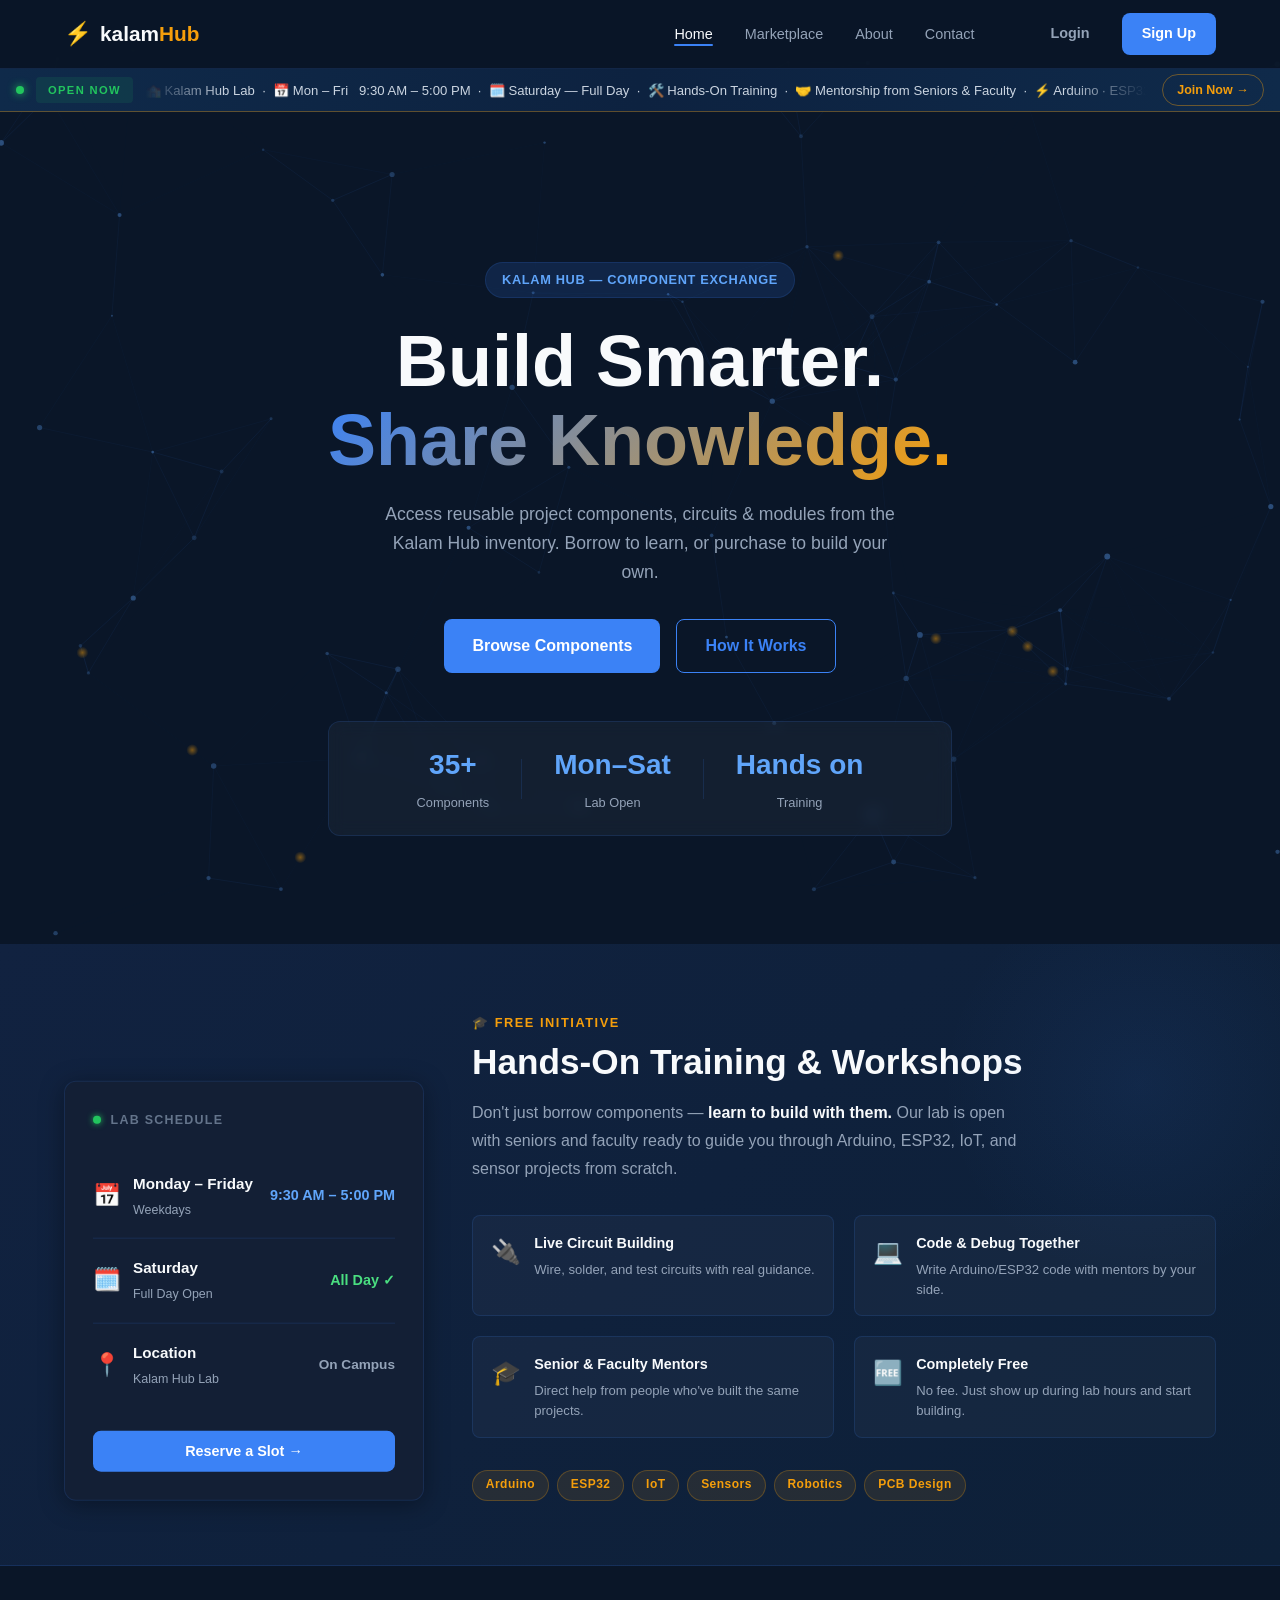
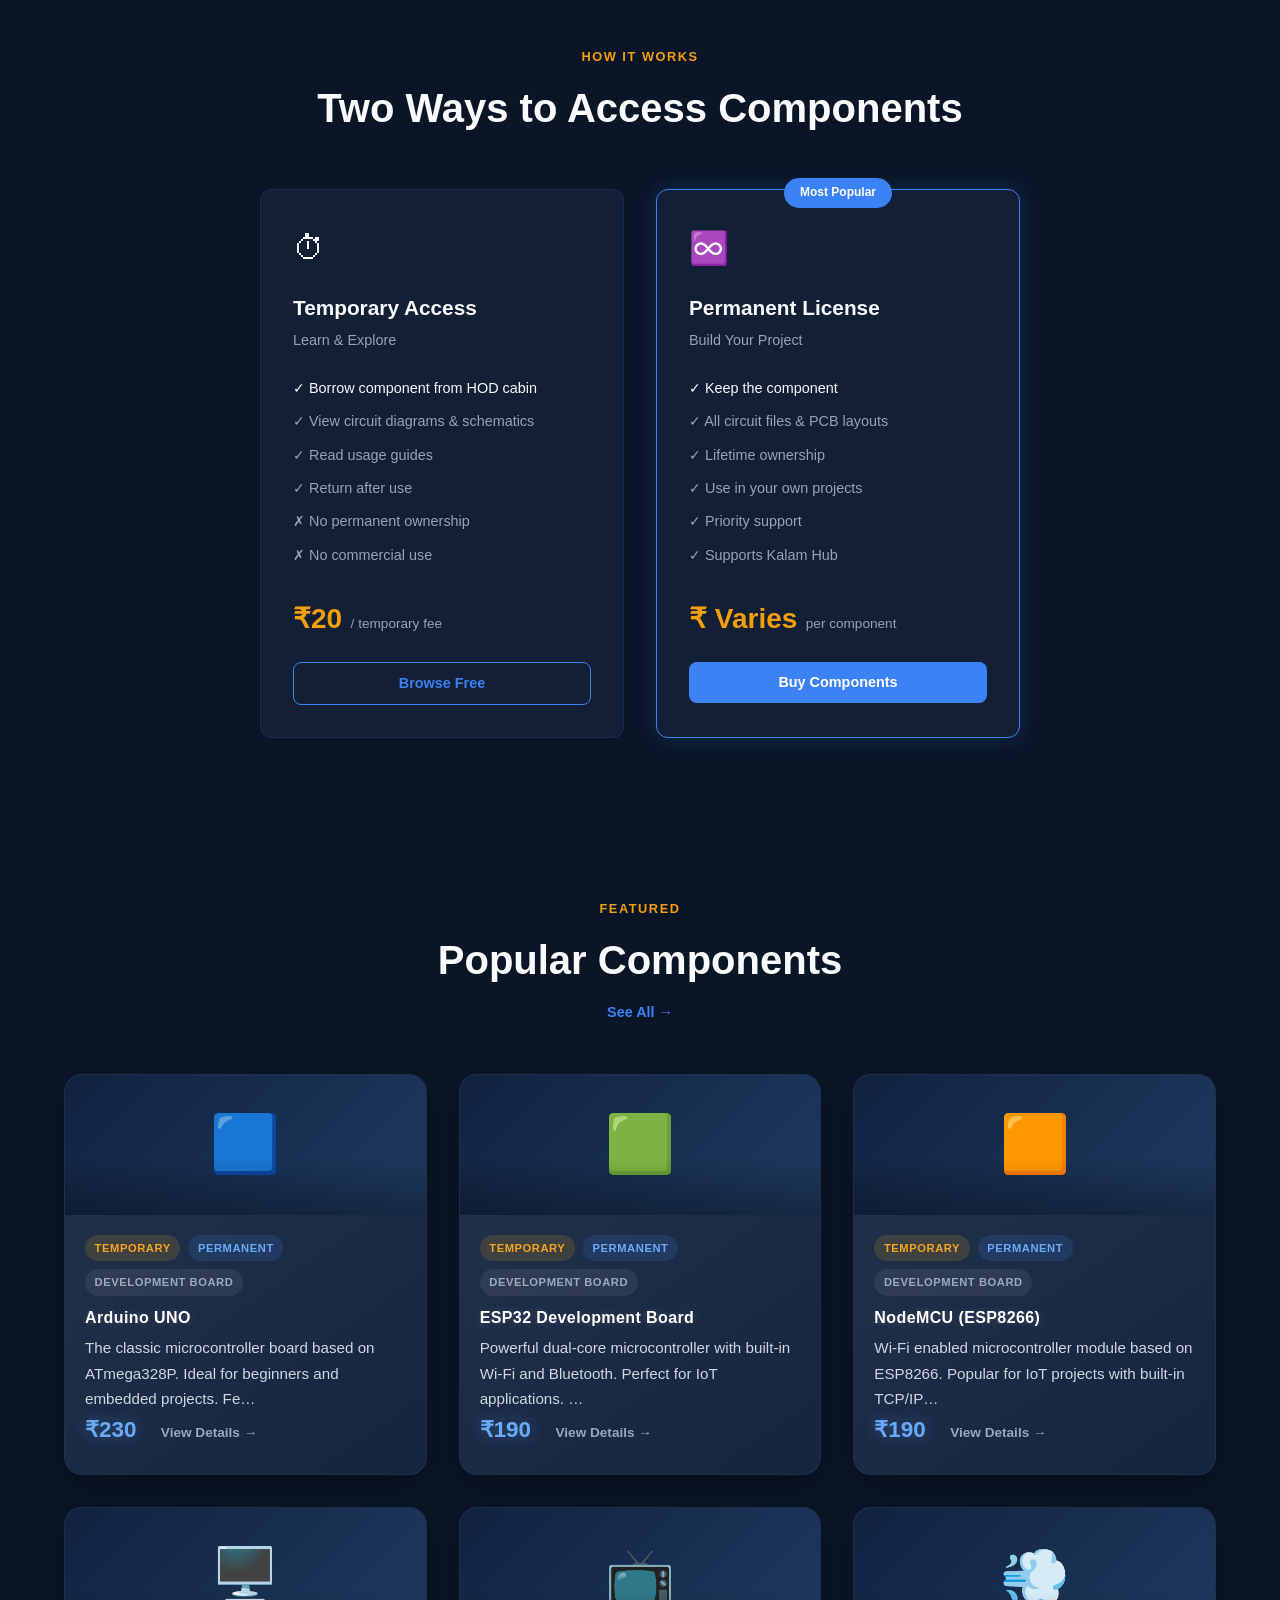
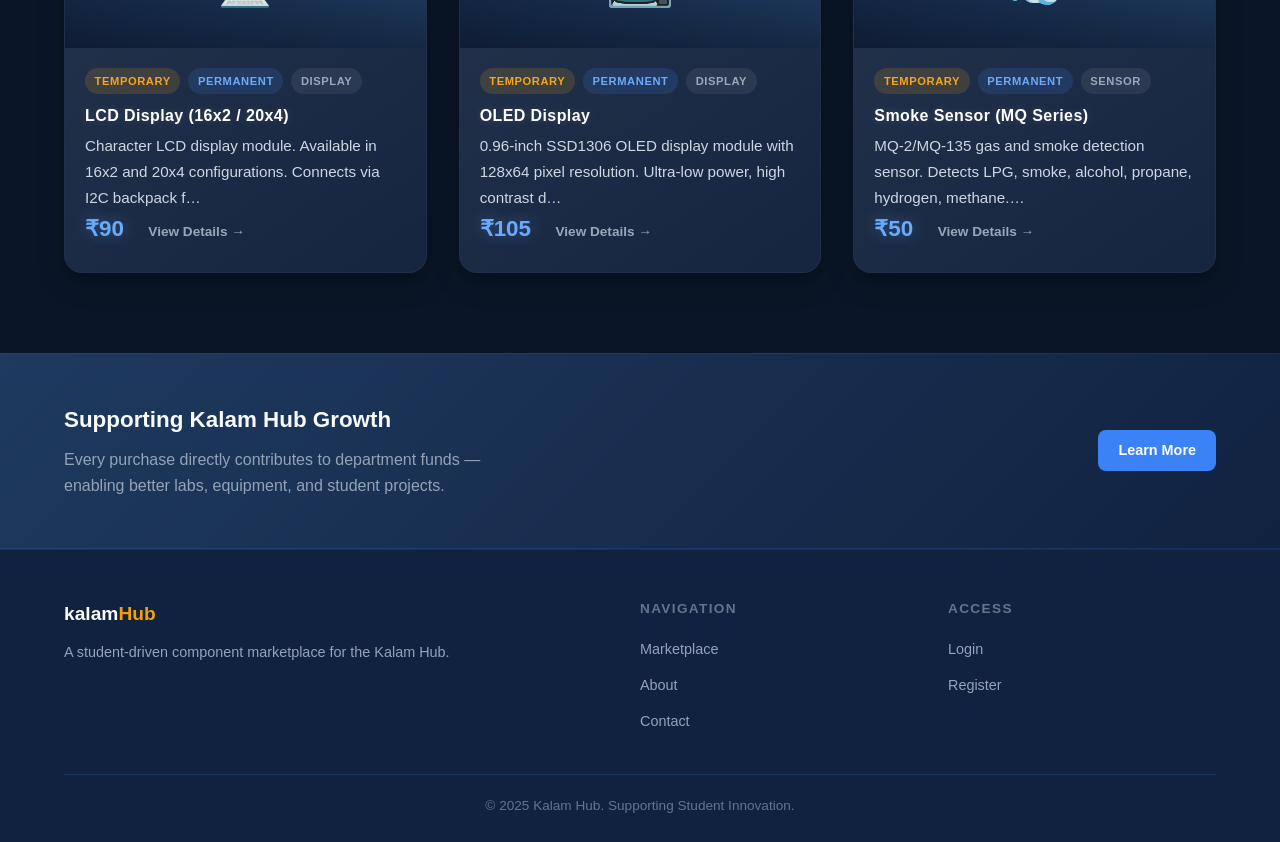
==== commit 4cec86d2: "Fix Kalam Hub branding and collect page dark theme" ====
--- a/index.html
+++ b/index.html
@@ -15,7 +15,7 @@
     <div class="nav-inner">
       <a href="index.html" class="logo">
         <span class="logo-icon">⚡</span>
-        <span class="logo-text">ECE<span class="logo-accent">Hub</span></span>
+        <span class="logo-text">kalam<span class="logo-accent">Hub</span></span>
       </a>
       <ul class="nav-links">
         <li><a href="index.html" class="active">Home</a></li>
@@ -41,16 +41,16 @@
       <span class="announce-label">OPEN NOW</span>
       <div class="announce-ticker">
         <span>
-          🏫 ECE Dept Lab &nbsp;·&nbsp;
+          🏫 Kalam Hub Lab &nbsp;·&nbsp;
           📅 Mon – Fri &nbsp; 9:30 AM – 5:00 PM &nbsp;·&nbsp;
           🗓️ Saturday — Full Day &nbsp;·&nbsp;
-          🛠️ Free Hands-On Training &nbsp;·&nbsp;
+          🛠️ Hands-On Training &nbsp;·&nbsp;
           🤝 Mentorship from Seniors &amp; Faculty &nbsp;·&nbsp;
           ⚡ Arduino · ESP32 · IoT · Sensors &nbsp;·&nbsp;&nbsp;
-          🏫 ECE Dept Lab &nbsp;·&nbsp;
+          🏫 Kalam Hub Lab &nbsp;·&nbsp;
           📅 Mon – Fri &nbsp; 9:30 AM – 5:00 PM &nbsp;·&nbsp;
           🗓️ Saturday — Full Day &nbsp;·&nbsp;
-          🛠️ Free Hands-On Training &nbsp;·&nbsp;
+          🛠️ Hands-On Training &nbsp;·&nbsp;
           🤝 Mentorship from Seniors &amp; Faculty &nbsp;·&nbsp;
           ⚡ Arduino · ESP32 · IoT · Sensors &nbsp;&nbsp;
         </span>
@@ -81,7 +81,7 @@
         <div class="stat-divider"></div>
         <div class="stat"><span class="stat-num">Mon–Sat</span><span class="stat-label">Lab Open</span></div>
         <div class="stat-divider"></div>
-        <div class="stat"><span class="stat-num">Free</span><span class="stat-label">Training</span></div>
+        <div class="stat"><span class="stat-num">Hands on</span><span class="stat-label">Training</span></div>
       </div>
     </div>
   </section>
@@ -270,7 +270,7 @@
     <div class="container">
       <div class="footer-grid">
         <div class="footer-brand">
-          <span class="logo-text">ECE<span class="logo-accent">Hub</span></span>
+          <span class="logo-text">kalam<span class="logo-accent">Hub</span></span>
           <p>A student-driven component marketplace for the Kalam Hub.</p>
         </div>
         <div class="footer-links">
@@ -290,7 +290,7 @@
         </div>
       </div>
       <div class="footer-bottom">
-        <p>© 2025 ECE Component Hub. Built for the Department.</p>
+        <p>© 2025 Kalam Hub. Supporting Student Innovation.</p>
       </div>
     </div>
   </footer>
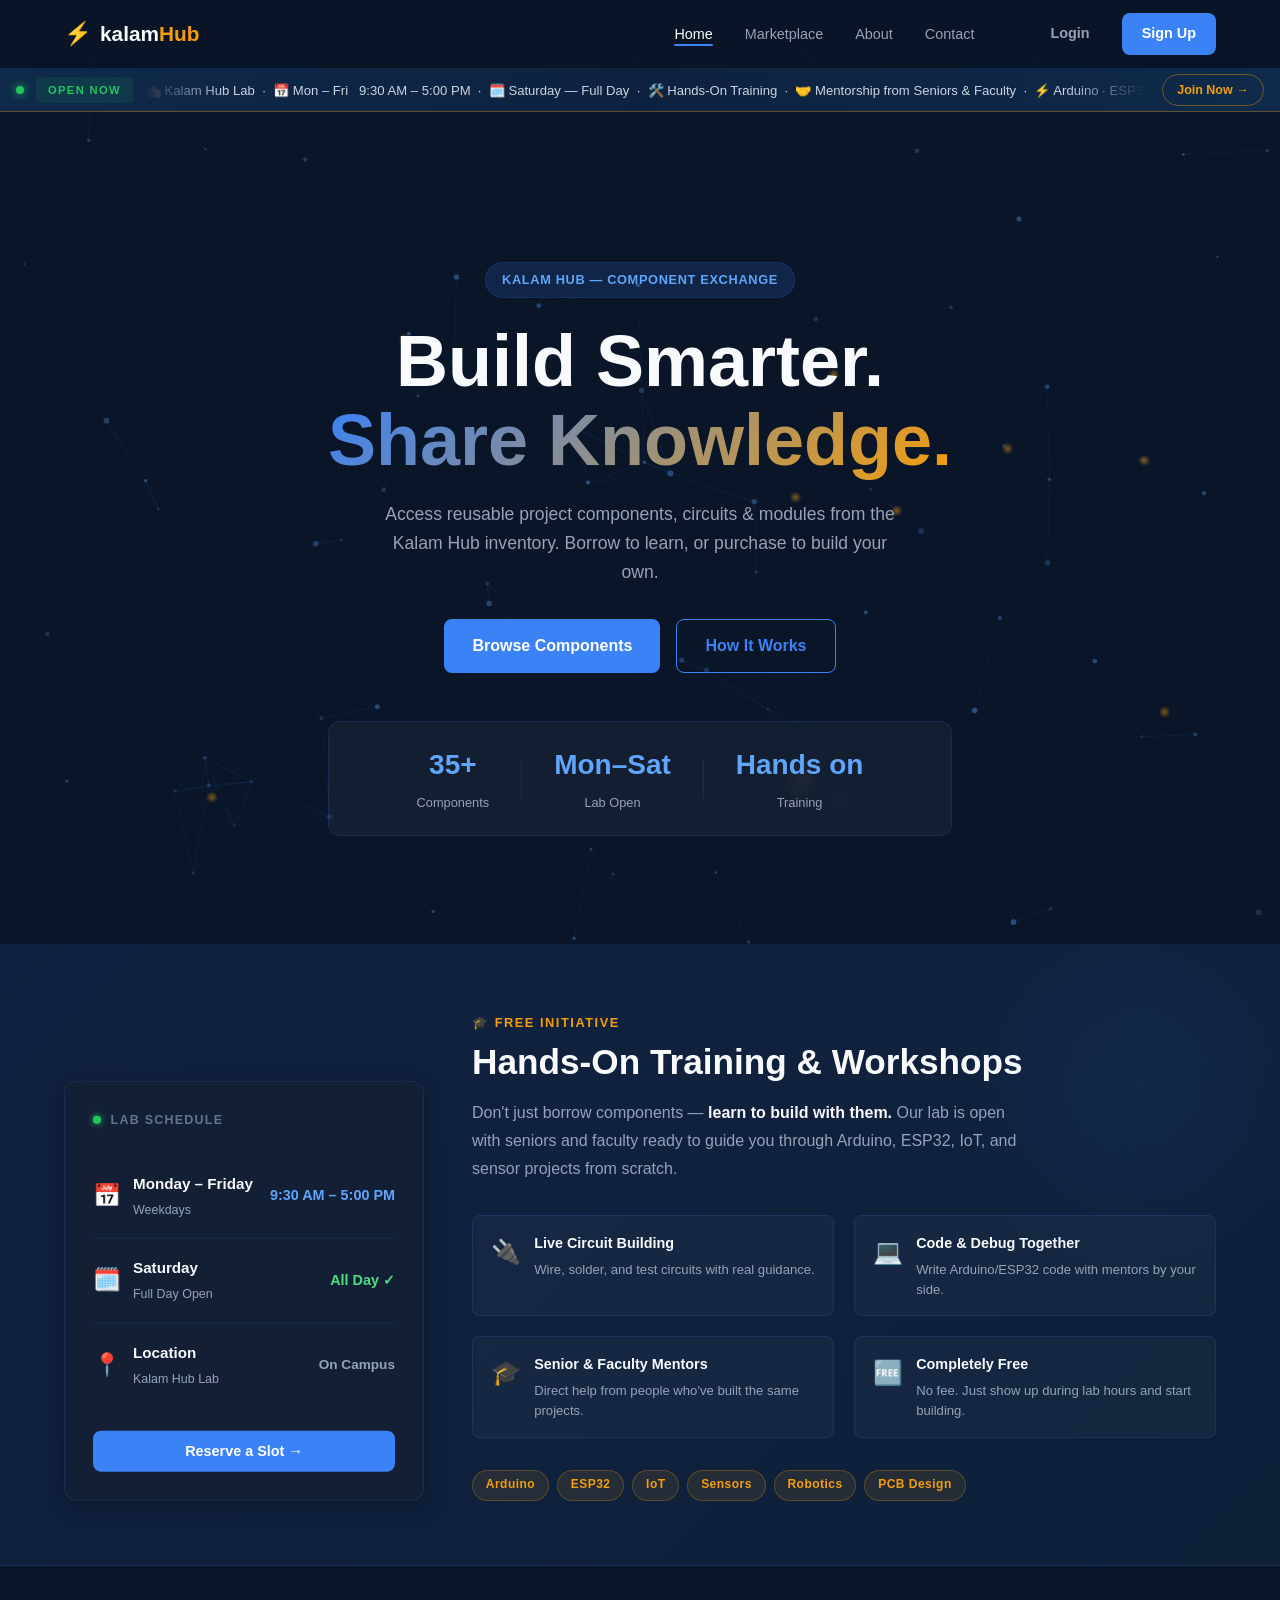
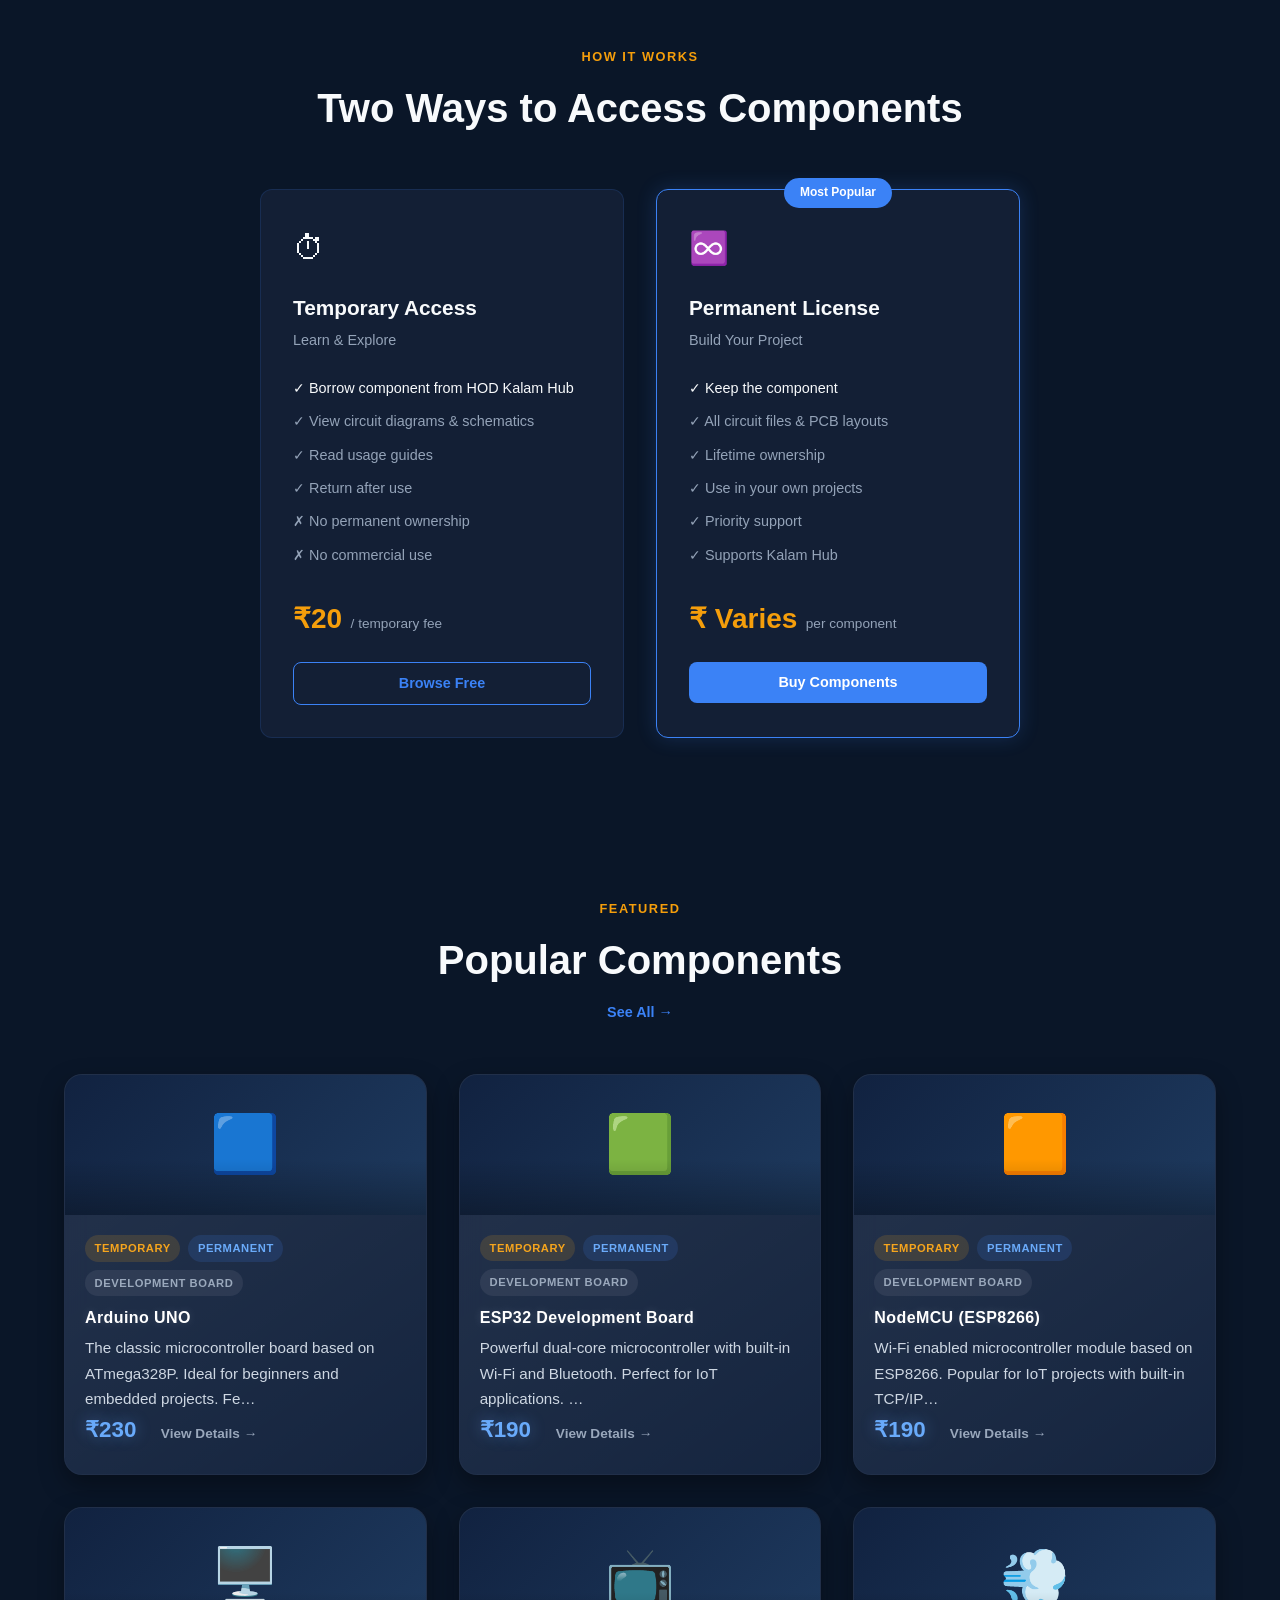
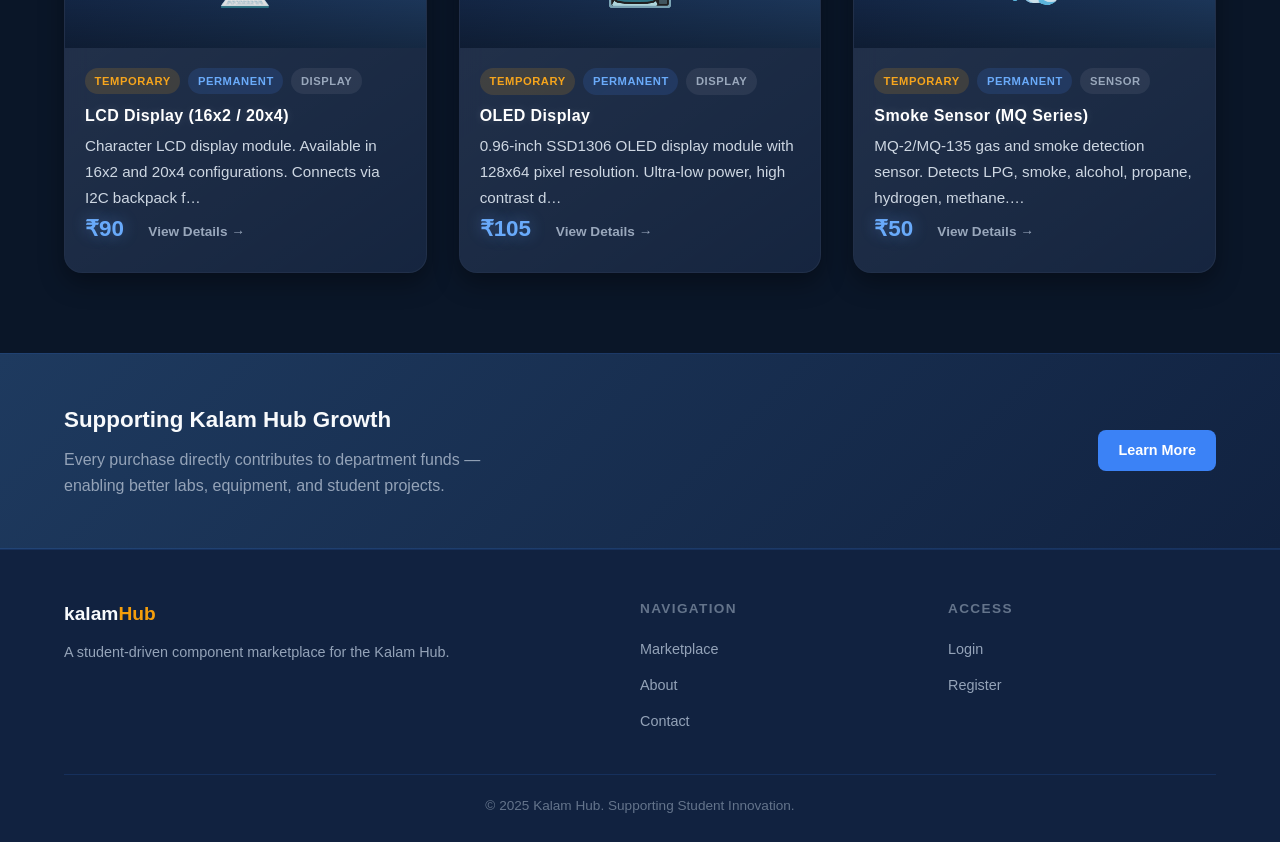
==== commit b4c17199: "Fix Kalam Hub branding and collect page dark theme" ====
--- a/index.html
+++ b/index.html
@@ -203,7 +203,7 @@
           <h3>Temporary Access</h3>
           <p class="plan-subtitle">Learn &amp; Explore</p>
           <ul class="plan-features">
-            <li>✓ Borrow component from HOD cabin</li>
+            <li>✓ Borrow component from HOD Kalam Hub</li>
             <li>✓ View circuit diagrams &amp; schematics</li>
             <li>✓ Read usage guides</li>
             <li>✓ Return after use</li>
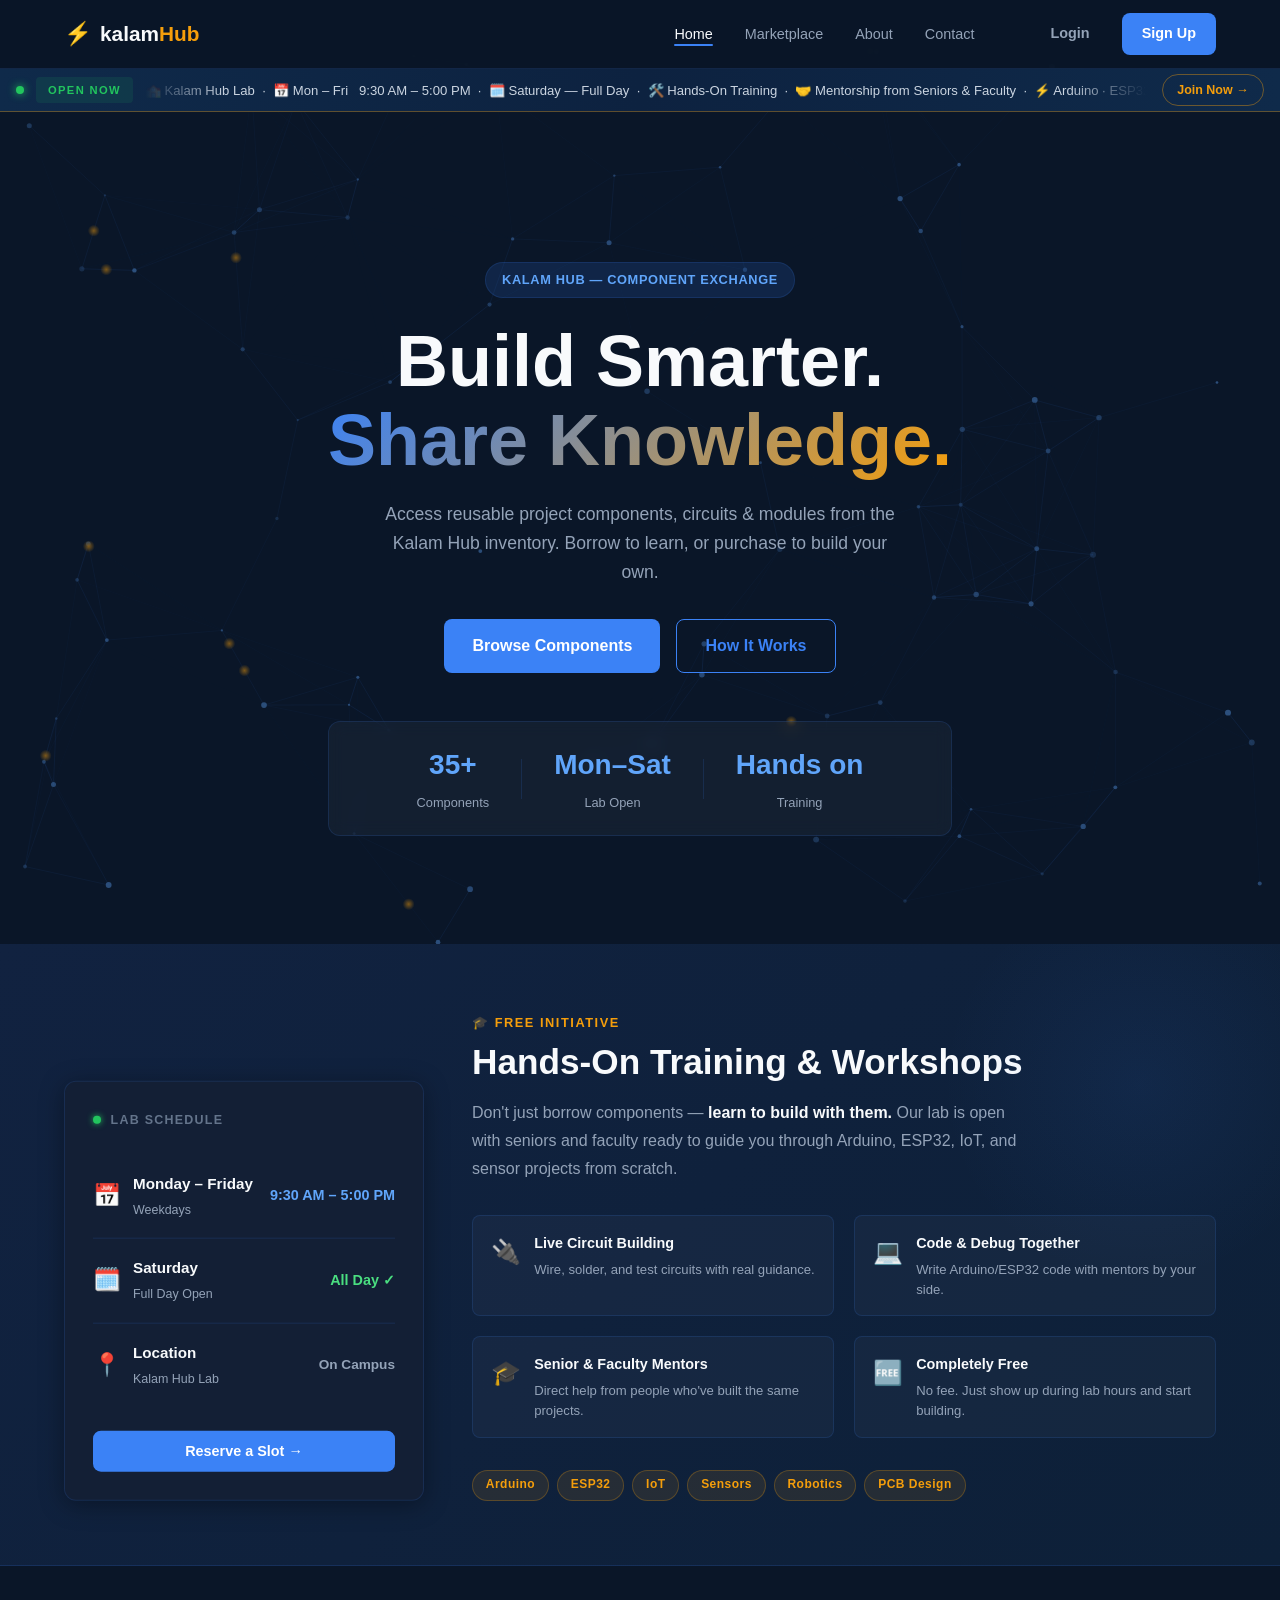
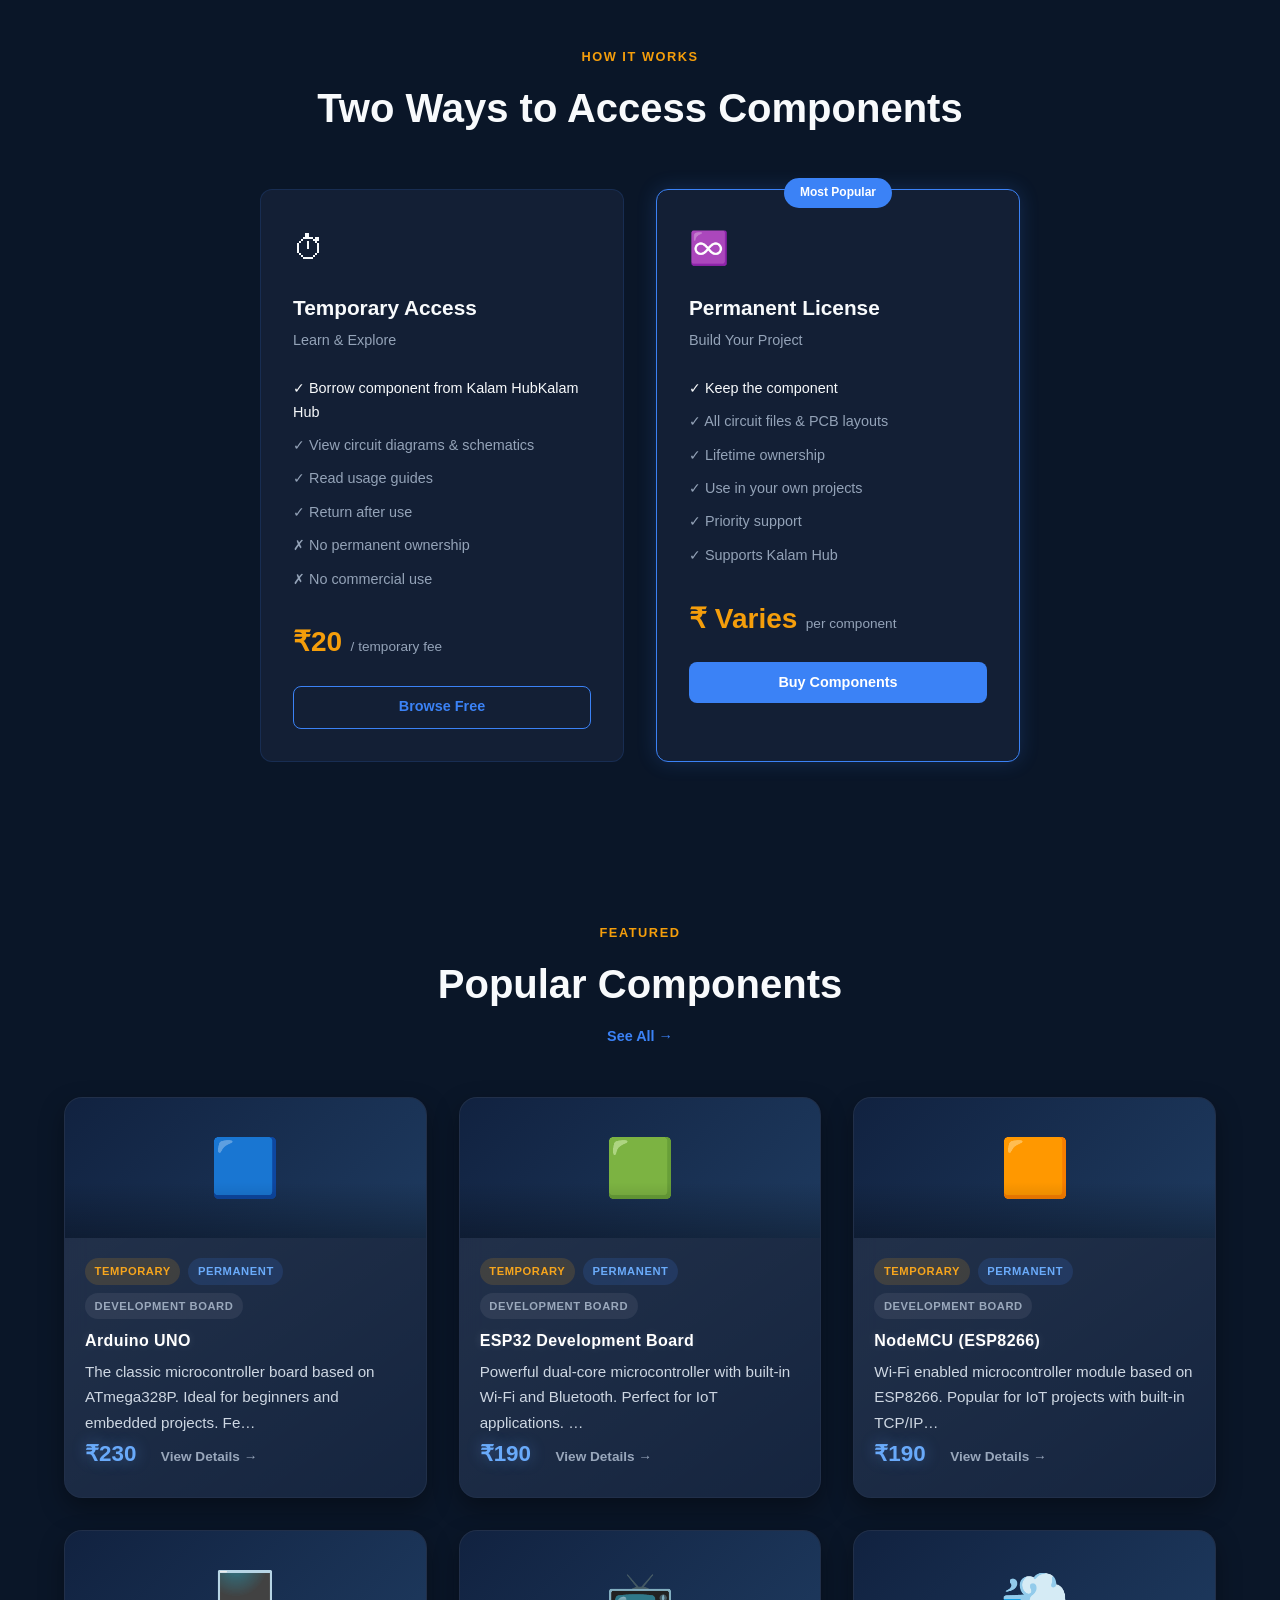
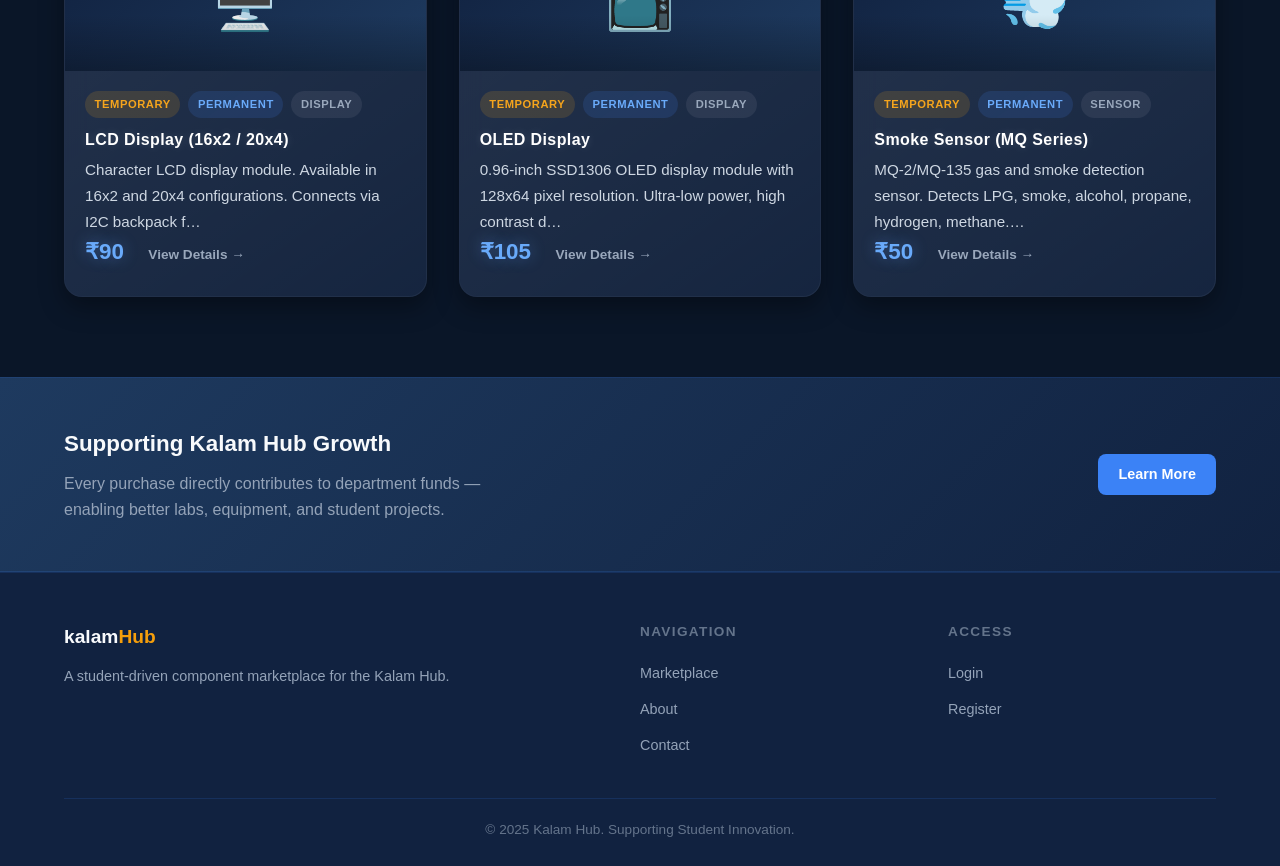
==== commit fcc48a43: "Fix Kalam Hub branding and collect page dark theme" ====
--- a/index.html
+++ b/index.html
@@ -203,7 +203,7 @@
           <h3>Temporary Access</h3>
           <p class="plan-subtitle">Learn &amp; Explore</p>
           <ul class="plan-features">
-            <li>✓ Borrow component from HOD Kalam Hub</li>
+            <li>✓ Borrow component from Kalam HubKalam Hub</li>
             <li>✓ View circuit diagrams &amp; schematics</li>
             <li>✓ Read usage guides</li>
             <li>✓ Return after use</li>
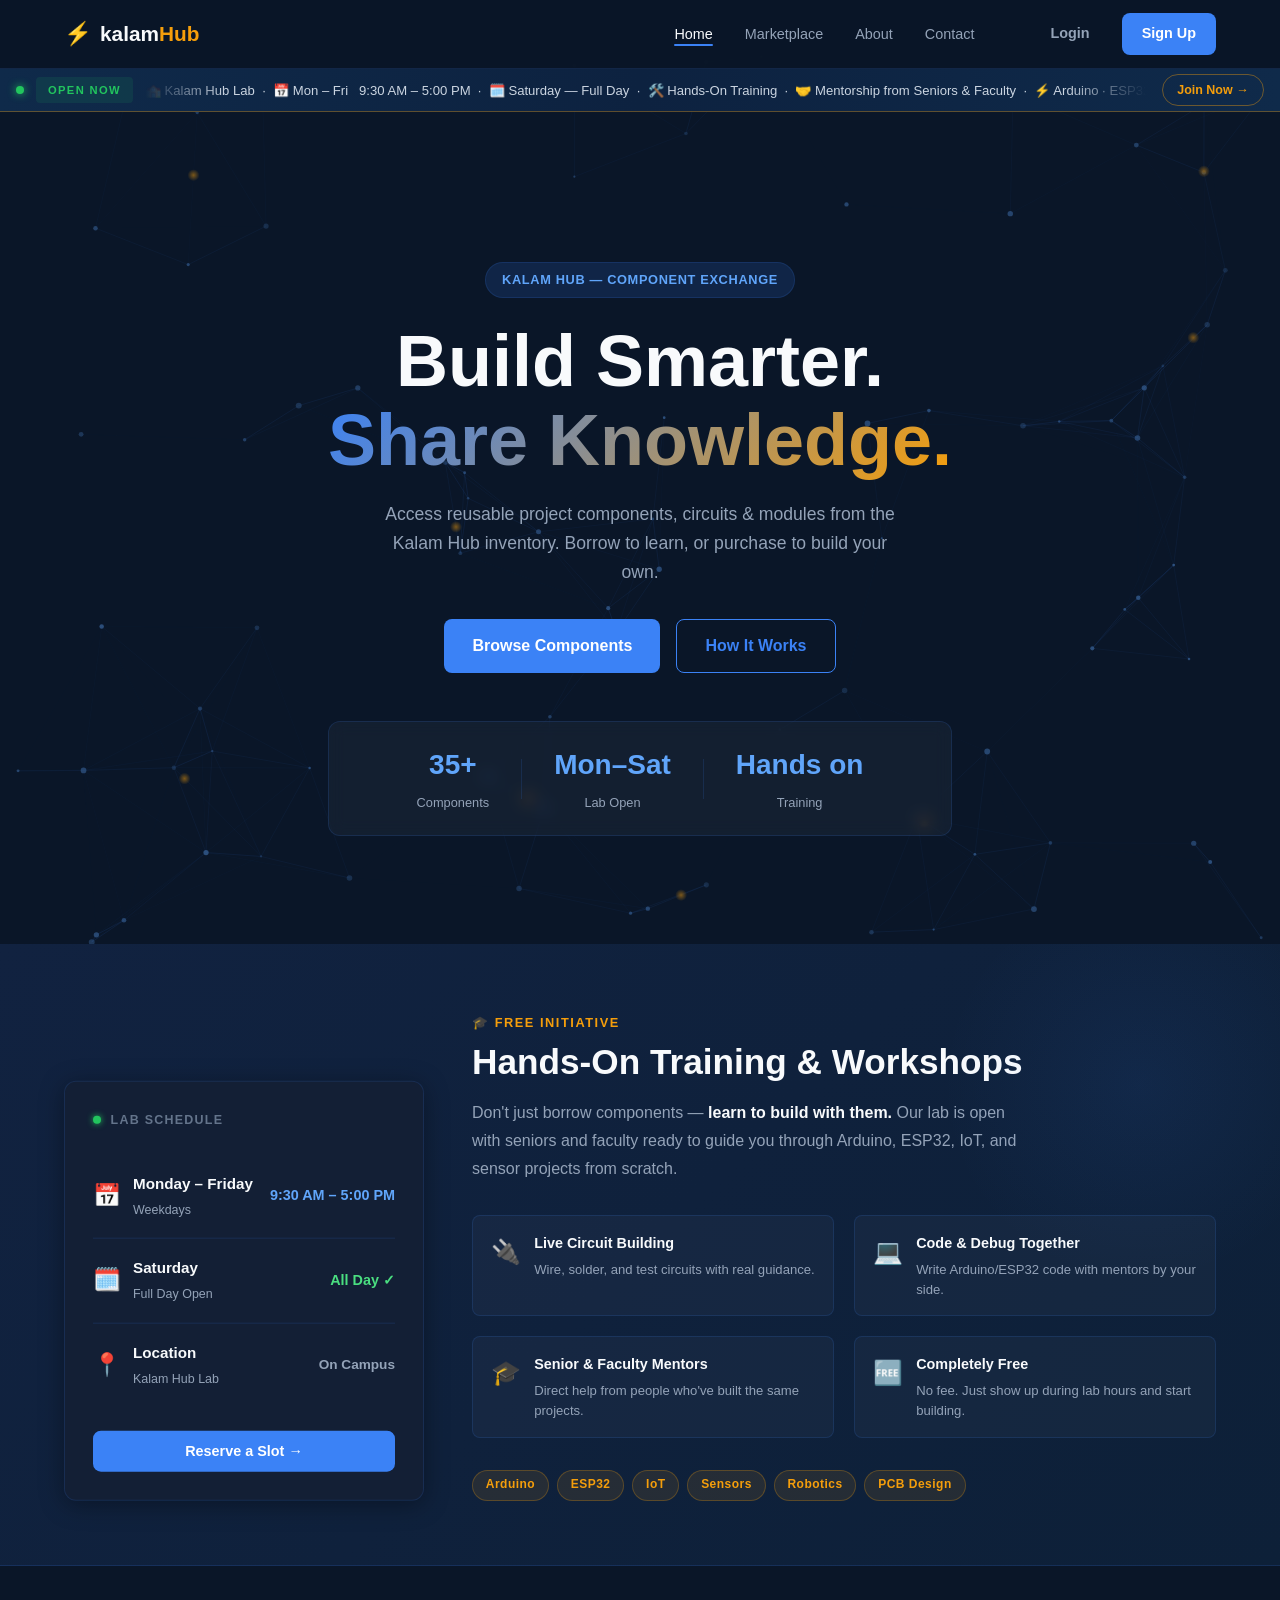
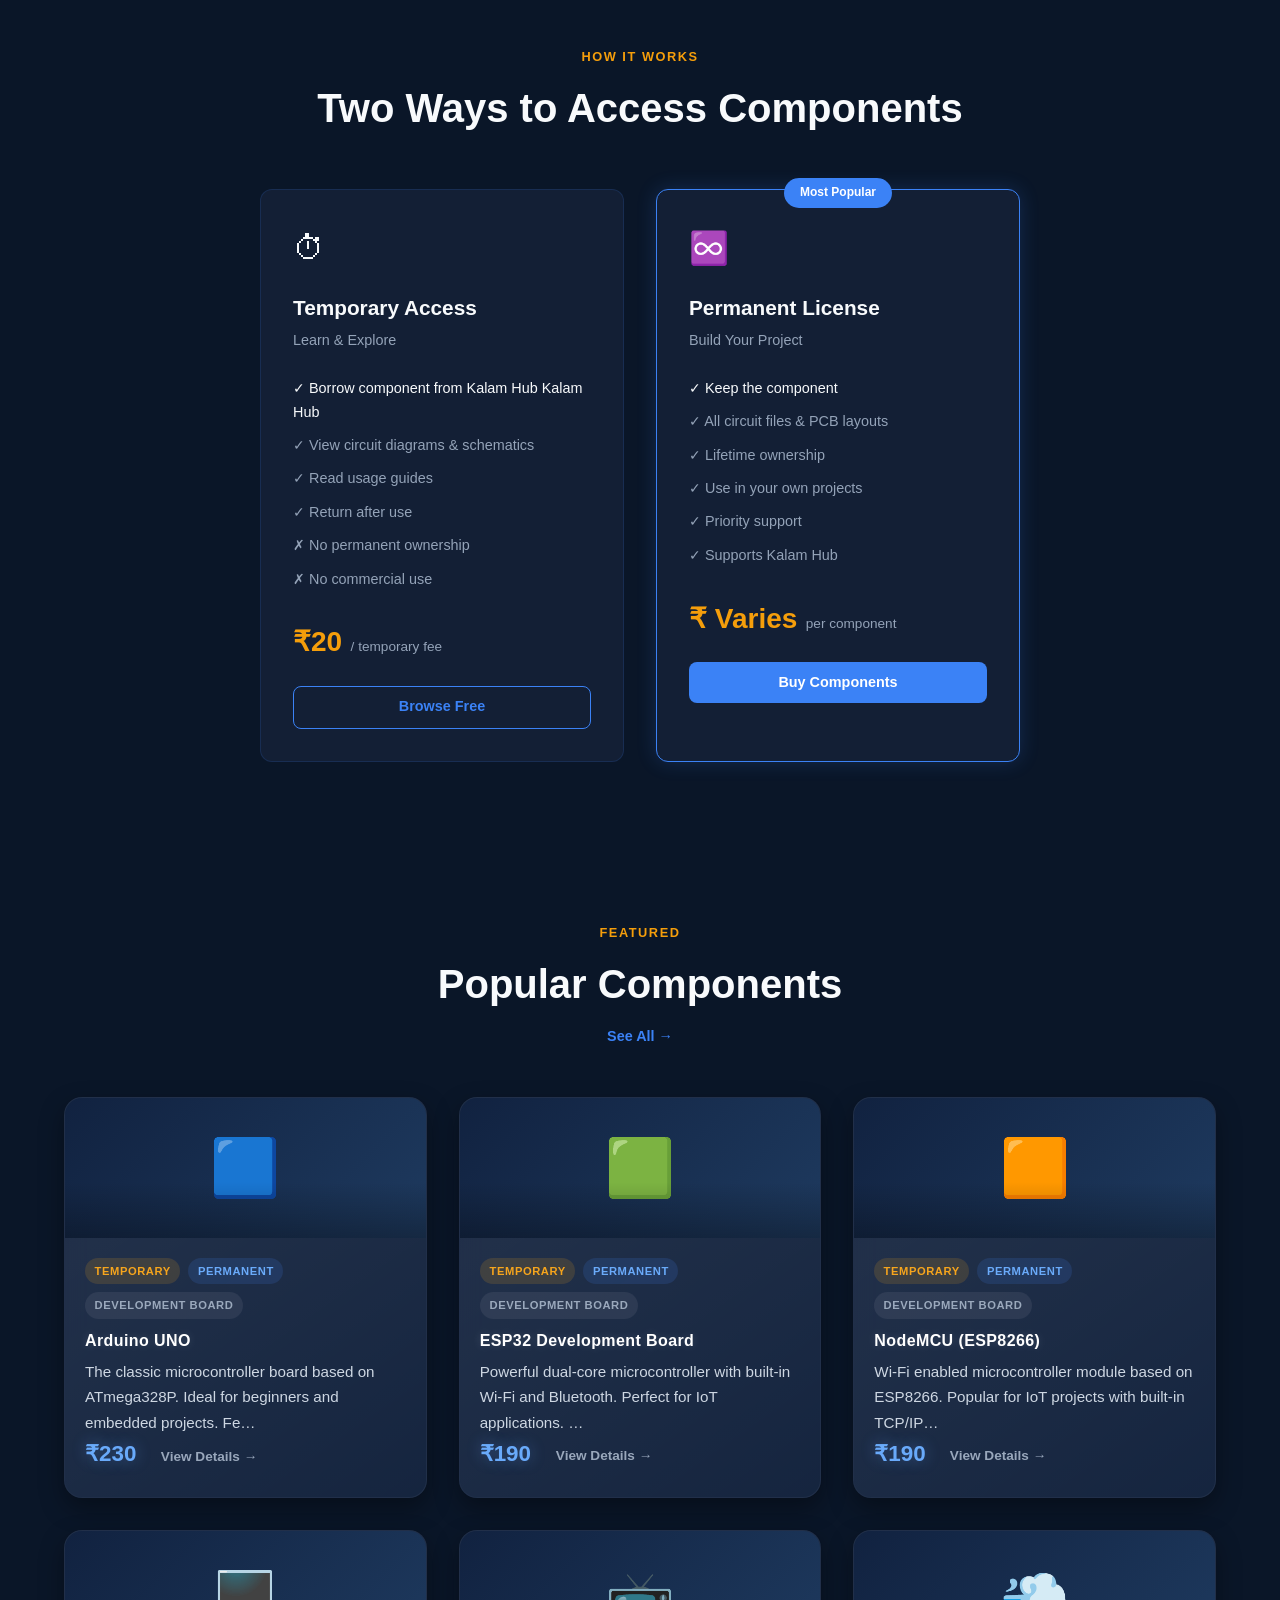
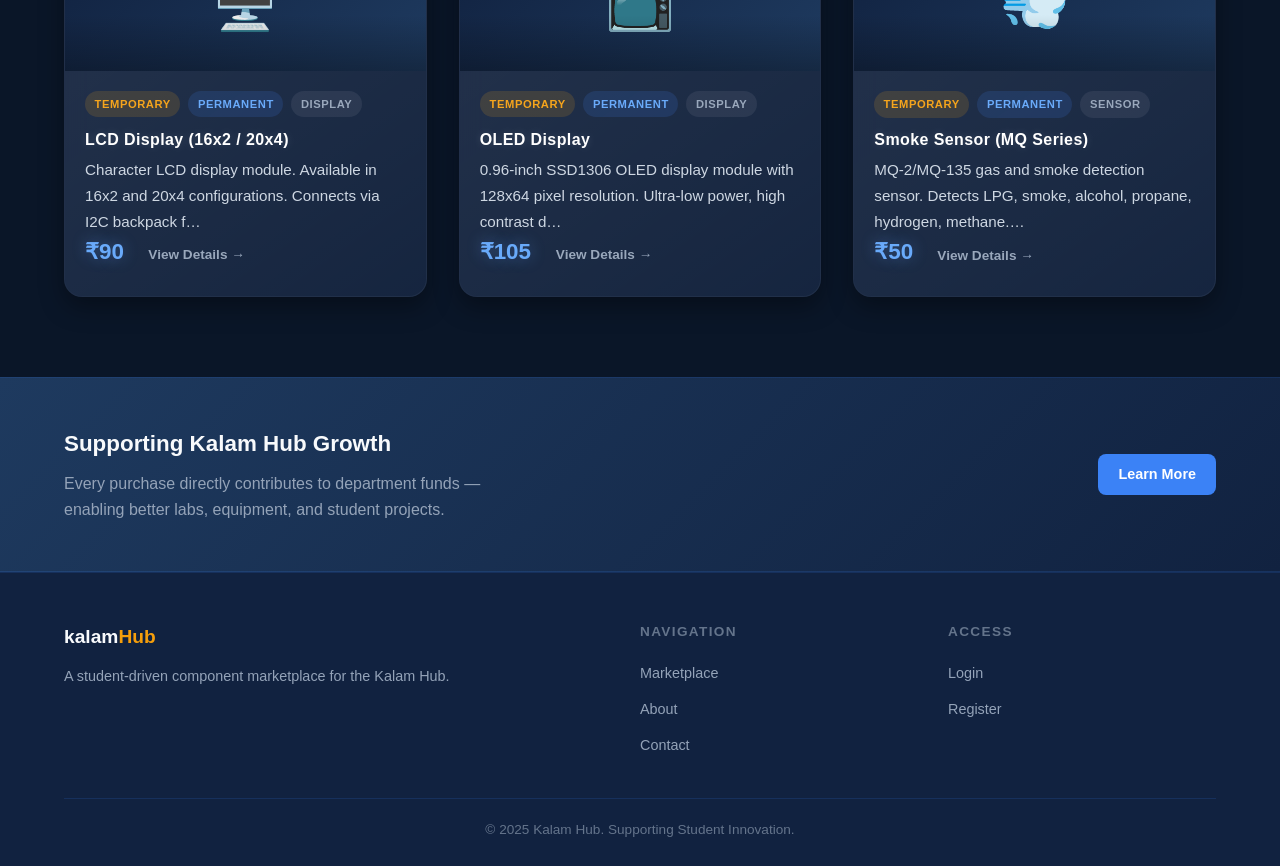
==== commit eba9fc42: "Fix Kalam Hub branding and collection page UI" ====
--- a/index.html
+++ b/index.html
@@ -203,7 +203,7 @@
           <h3>Temporary Access</h3>
           <p class="plan-subtitle">Learn &amp; Explore</p>
           <ul class="plan-features">
-            <li>✓ Borrow component from Kalam HubKalam Hub</li>
+            <li>✓ Borrow component from Kalam Hub Kalam Hub</li>
             <li>✓ View circuit diagrams &amp; schematics</li>
             <li>✓ Read usage guides</li>
             <li>✓ Return after use</li>
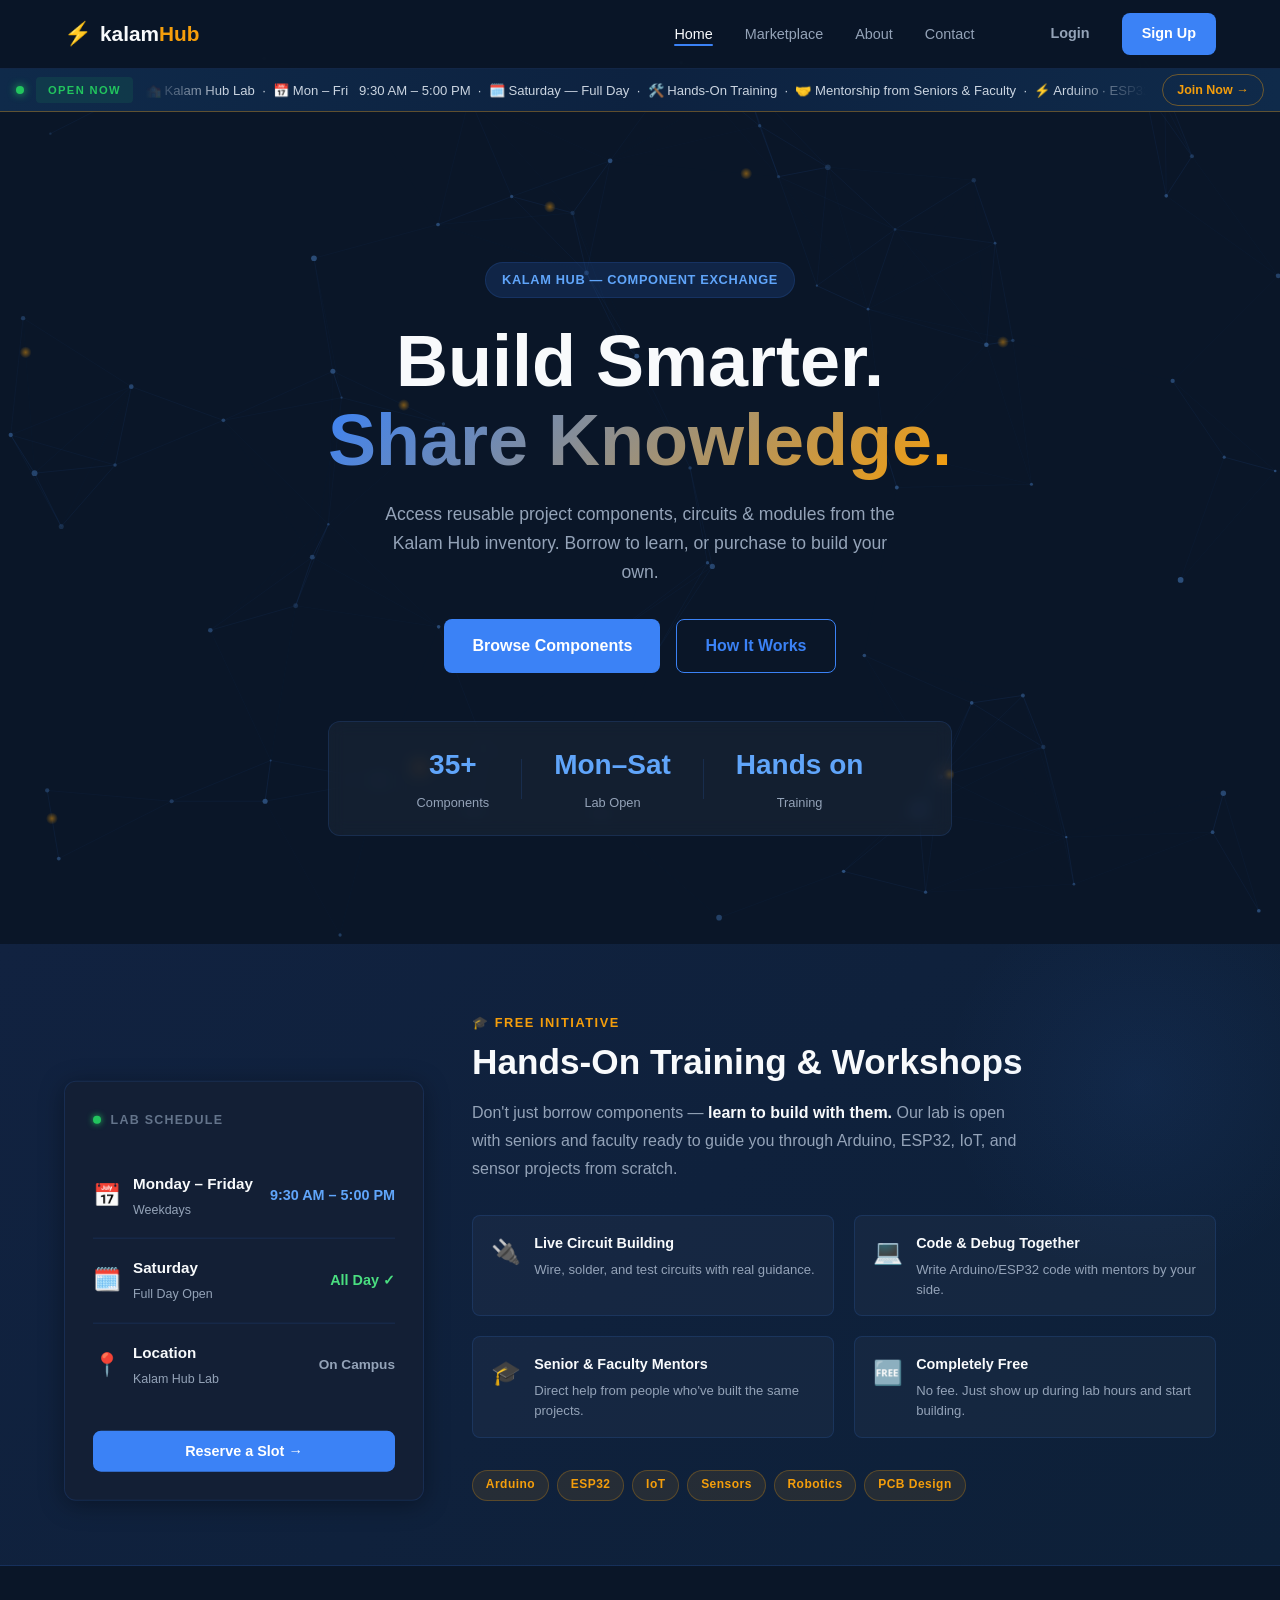
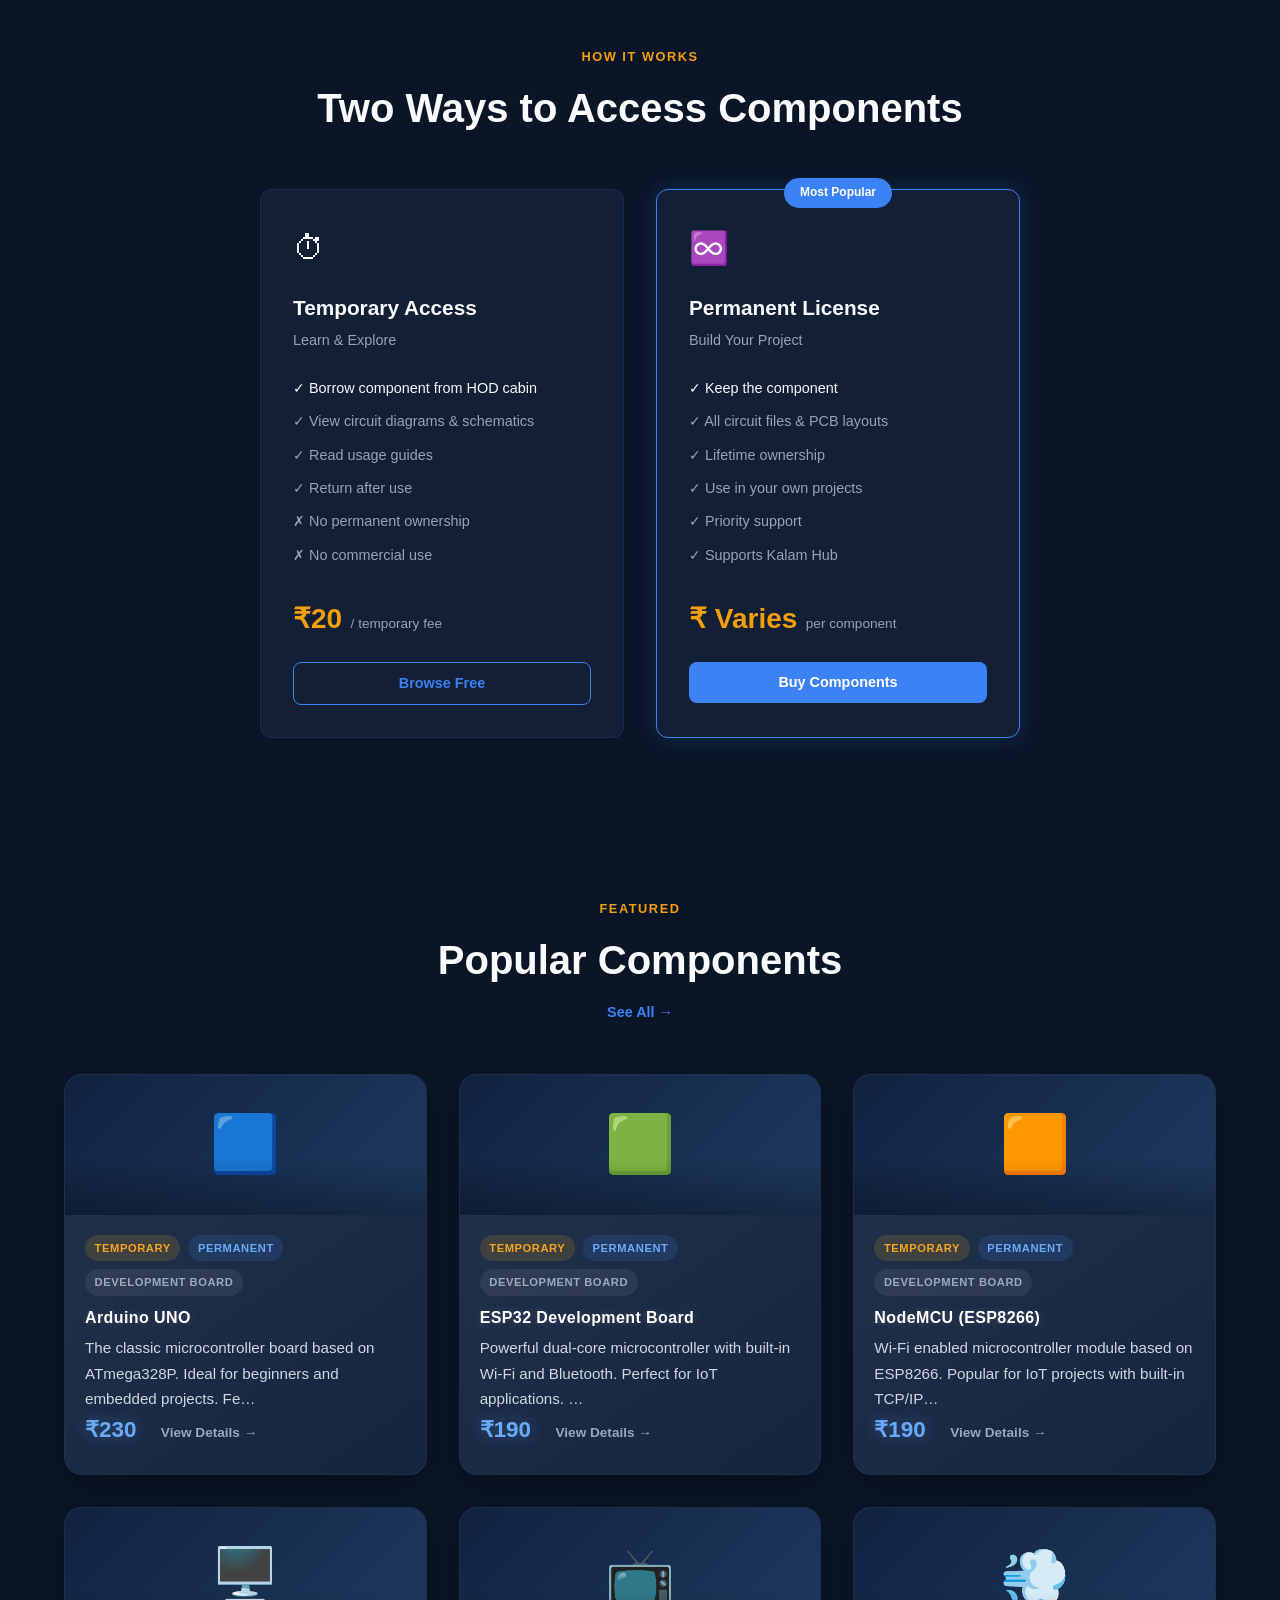
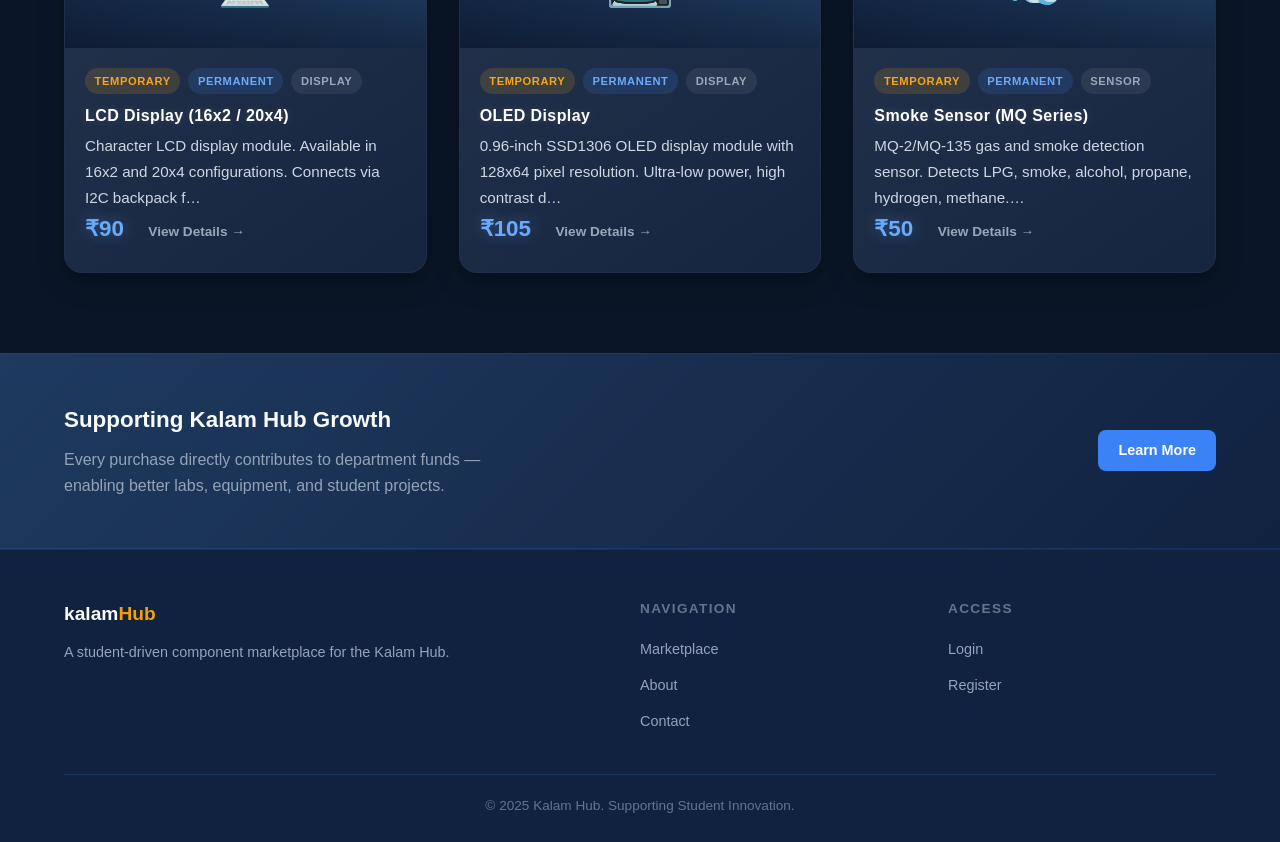
==== commit a152ef69: "Move files to root" ====
--- a/index.html
+++ b/index.html
@@ -203,7 +203,7 @@
           <h3>Temporary Access</h3>
           <p class="plan-subtitle">Learn &amp; Explore</p>
           <ul class="plan-features">
-            <li>✓ Borrow component from Kalam Hub Kalam Hub</li>
+            <li>✓ Borrow component from HOD cabin</li>
             <li>✓ View circuit diagrams &amp; schematics</li>
             <li>✓ Read usage guides</li>
             <li>✓ Return after use</li>
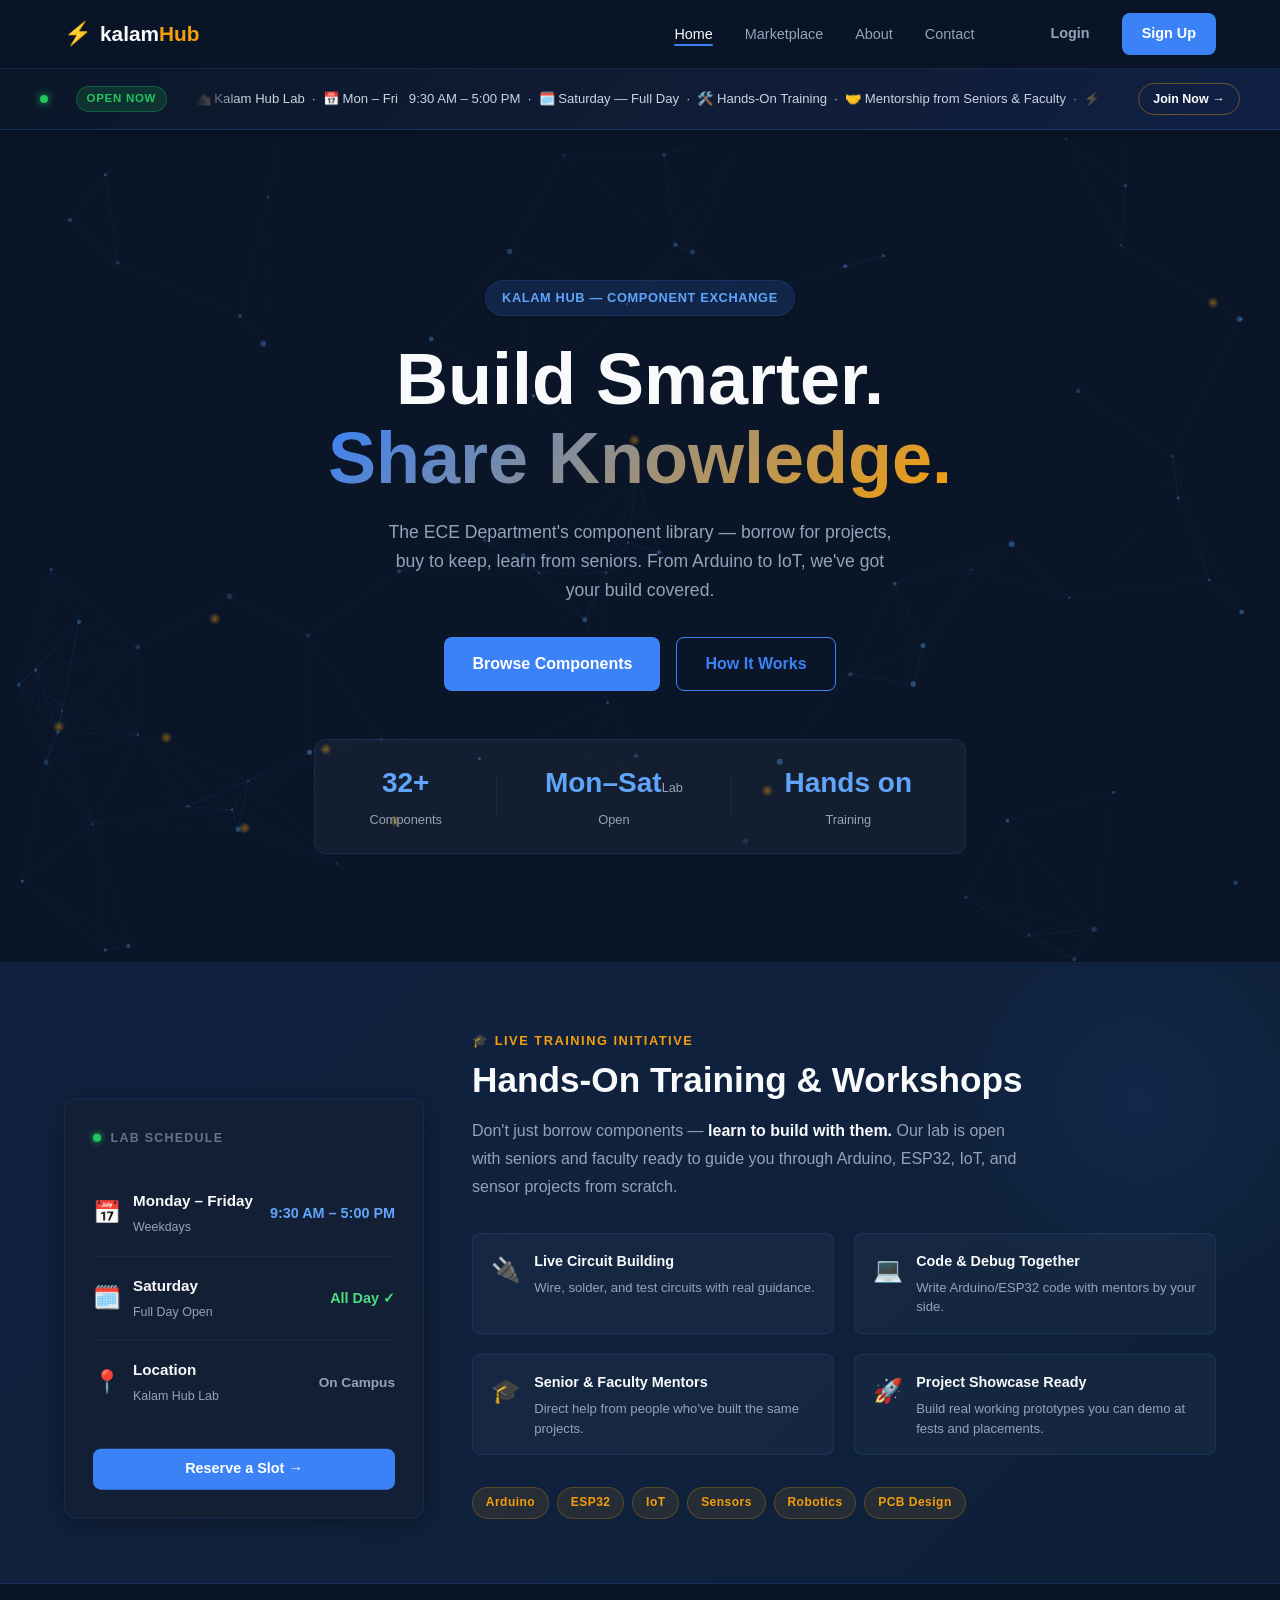
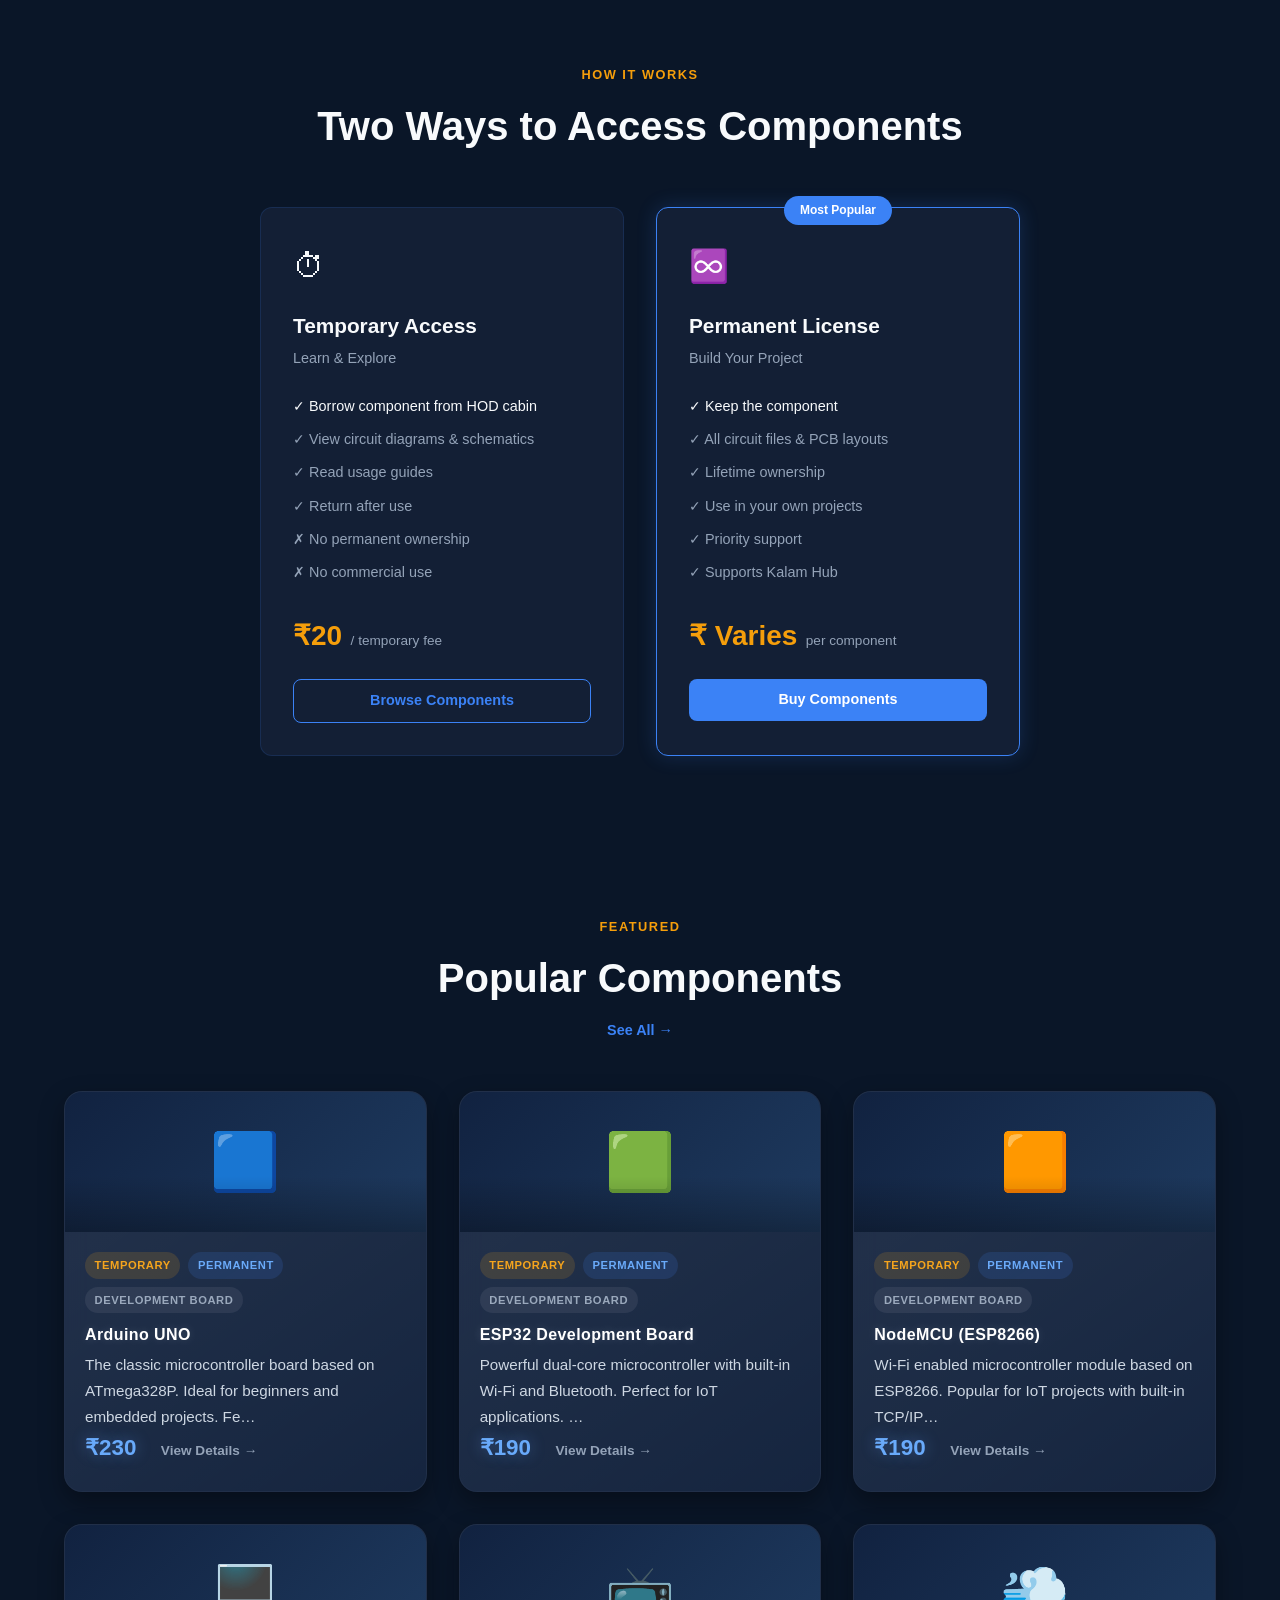
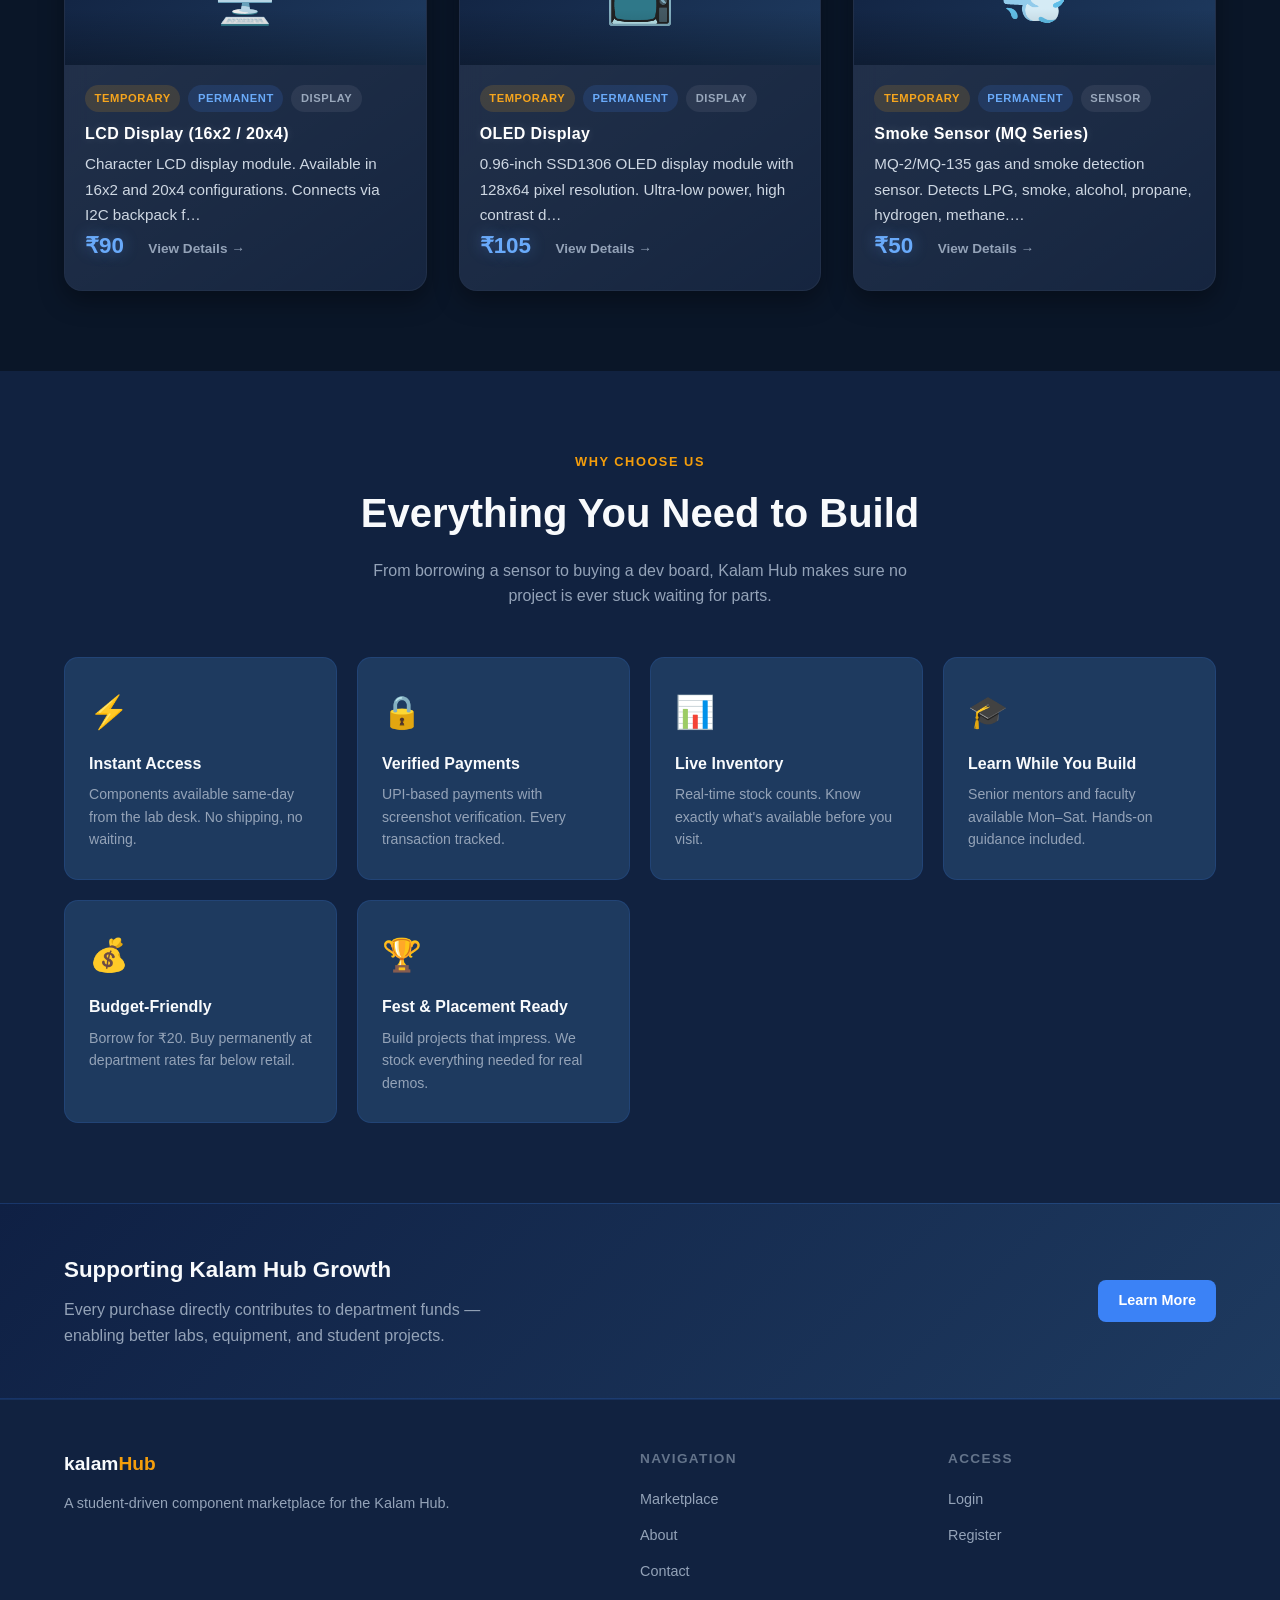
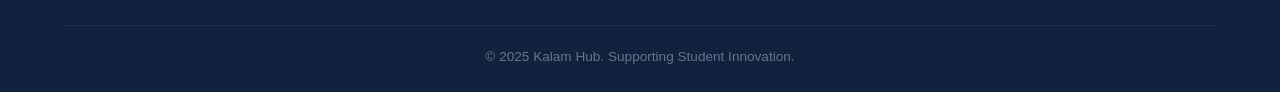
==== commit 7cefe7b7: "Move files to root" ====
--- a/index.html
+++ b/index.html
@@ -62,15 +62,15 @@
   <!-- HERO -->
   <section class="hero">
     <canvas id="circuit-canvas"></canvas>
-    <div class="hero-content">
-      <div class="hero-badge">Kalam Hub — Component Exchange</div>
-      <h1 class="hero-title">
+    <div class="hero-content animate-fadein">
+      <div class="hero-badge animate-badge">Kalam Hub — Component Exchange</div>
+      <h1 class="hero-title animate-fadein-up">
         Build Smarter.<br/>
         <span class="gradient-text">Share Knowledge.</span>
       </h1>
       <p class="hero-subtitle">
-        Access reusable project components, circuits &amp; modules from the Kalam Hub inventory.
-        Borrow to learn, or purchase to build your own.
+        The ECE Department's component library — borrow for projects,
+        buy to keep, learn from seniors. From Arduino to IoT, we've got your build covered.
       </p>
       <div class="hero-cta">
         <a href="marketplace.html" class="btn btn-primary btn-lg">Browse Components</a>
@@ -139,7 +139,7 @@
 
         <!-- RIGHT: Training features -->
         <div class="th-info">
-          <span class="eyebrow">🎓 Free Initiative</span>
+          <span class="eyebrow">🎓 Live Training Initiative</span>
           <h2 class="th-title">Hands-On Training &amp; Workshops</h2>
           <p class="th-desc">
             Don't just borrow components — <strong>learn to build with them.</strong>
@@ -169,10 +169,10 @@
               </div>
             </div>
             <div class="th-feat">
-              <span class="feat-icon">🆓</span>
+              <span class="feat-icon">🚀</span>
               <div>
-                <strong>Completely Free</strong>
-                <p>No fee. Just show up during lab hours and start building.</p>
+                <strong>Project Showcase Ready</strong>
+                <p>Build real working prototypes you can demo at fests and placements.</p>
               </div>
             </div>
           </div>
@@ -214,7 +214,7 @@
             <span class="price-value">₹20</span>
             <span class="price-period">/ temporary fee</span>
           </div>
-          <a href="marketplace.html?type=temporary" class="btn btn-outline btn-full">Browse Free</a>
+          <a href="marketplace.html?type=temporary" class="btn btn-outline btn-full">Browse Components</a>
         </div>
 
         <div class="plan-card plan-perm featured">
@@ -252,6 +252,51 @@
     </div>
   </section>
 
+  <!-- WHY KALAM HUB -->
+  <section class="section why-section">
+    <div class="container">
+      <div class="section-header">
+        <span class="eyebrow">Why Choose Us</span>
+        <h2>Everything You Need to Build</h2>
+        <p style="color:var(--slate);max-width:540px;margin:0.75rem auto 0;font-size:1rem;line-height:1.6;">
+          From borrowing a sensor to buying a dev board, Kalam Hub makes sure no project is ever stuck waiting for parts.
+        </p>
+      </div>
+      <div class="why-grid">
+        <div class="why-card animate-on-scroll">
+          <div class="why-icon">⚡</div>
+          <h4>Instant Access</h4>
+          <p>Components available same-day from the lab desk. No shipping, no waiting.</p>
+        </div>
+        <div class="why-card animate-on-scroll" style="animation-delay:0.1s">
+          <div class="why-icon">🔒</div>
+          <h4>Verified Payments</h4>
+          <p>UPI-based payments with screenshot verification. Every transaction tracked.</p>
+        </div>
+        <div class="why-card animate-on-scroll" style="animation-delay:0.2s">
+          <div class="why-icon">📊</div>
+          <h4>Live Inventory</h4>
+          <p>Real-time stock counts. Know exactly what's available before you visit.</p>
+        </div>
+        <div class="why-card animate-on-scroll" style="animation-delay:0.3s">
+          <div class="why-icon">🎓</div>
+          <h4>Learn While You Build</h4>
+          <p>Senior mentors and faculty available Mon–Sat. Hands-on guidance included.</p>
+        </div>
+        <div class="why-card animate-on-scroll" style="animation-delay:0.4s">
+          <div class="why-icon">💰</div>
+          <h4>Budget-Friendly</h4>
+          <p>Borrow for ₹20. Buy permanently at department rates far below retail.</p>
+        </div>
+        <div class="why-card animate-on-scroll" style="animation-delay:0.5s">
+          <div class="why-icon">🏆</div>
+          <h4>Fest & Placement Ready</h4>
+          <p>Build projects that impress. We stock everything needed for real demos.</p>
+        </div>
+      </div>
+    </div>
+  </section>
+
   <!-- DEPARTMENT BANNER -->
   <section class="dept-banner">
     <div class="container">
@@ -299,5 +344,44 @@
   <script src="js/main.js"></script>
   <script src="js/circuit.js"></script>
   <script src="js/nav.js"></script>
+
+  <script>
+    // Scroll-triggered animations
+    const observer = new IntersectionObserver((entries) => {
+      entries.forEach(e => {
+        if (e.isIntersecting) {
+          e.target.classList.add('in-view');
+          observer.unobserve(e.target);
+        }
+      });
+    }, { threshold: 0.12 });
+    document.querySelectorAll('.animate-on-scroll').forEach(el => observer.observe(el));
+
+    // Smooth counter animation for stat numbers
+    function animateCount(el, end, duration) {
+      let start = 0, step = end / (duration / 16);
+      const run = () => {
+        start += step;
+        el.textContent = Math.min(Math.round(start), end) + '+';
+        if (start < end) requestAnimationFrame(run);
+      };
+      requestAnimationFrame(run);
+    }
+    // trigger on view
+    const statObs = new IntersectionObserver((entries) => {
+      entries.forEach(e => {
+        if (e.isIntersecting) {
+          const nums = e.target.querySelectorAll('.stat-num');
+          nums.forEach(n => {
+            const val = parseInt(n.textContent);
+            if (!isNaN(val)) animateCount(n, val, 1200);
+          });
+          statObs.unobserve(e.target);
+        }
+      });
+    }, { threshold: 0.3 });
+    const statsEl = document.querySelector('.hero-stats');
+    if (statsEl) statObs.observe(statsEl);
+  </script>
 </body>
 </html>
--- a/css/style.css
+++ b/css/style.css
@@ -1025,3 +1025,282 @@
   text-transform: uppercase;
   backdrop-filter: blur(2px);
 }
+
+/* ══════════════════════════════════════════════════════════
+   PROFESSIONAL ANIMATIONS & UPGRADES — Kalam Hub
+══════════════════════════════════════════════════════════ */
+
+/* ── Keyframes ── */
+@keyframes fadeInUp {
+  from { opacity: 0; transform: translateY(32px); }
+  to   { opacity: 1; transform: translateY(0); }
+}
+@keyframes fadeIn {
+  from { opacity: 0; }
+  to   { opacity: 1; }
+}
+@keyframes badgePop {
+  0%   { opacity: 0; transform: scale(0.8) translateY(-8px); }
+  70%  { transform: scale(1.05) translateY(0); }
+  100% { opacity: 1; transform: scale(1); }
+}
+@keyframes slideInLeft {
+  from { opacity: 0; transform: translateX(-40px); }
+  to   { opacity: 1; transform: translateX(0); }
+}
+@keyframes slideInRight {
+  from { opacity: 0; transform: translateX(40px); }
+  to   { opacity: 1; transform: translateX(0); }
+}
+@keyframes float {
+  0%, 100% { transform: translateY(0px); }
+  50%       { transform: translateY(-10px); }
+}
+@keyframes glowPulse {
+  0%, 100% { box-shadow: 0 0 0 0 rgba(59,130,246,0); }
+  50%       { box-shadow: 0 0 20px 6px rgba(59,130,246,0.25); }
+}
+@keyframes shimmer {
+  0%   { background-position: -400px 0; }
+  100% { background-position: 400px 0; }
+}
+@keyframes countUp {
+  from { opacity: 0; transform: translateY(10px); }
+  to   { opacity: 1; transform: translateY(0); }
+}
+@keyframes borderGlow {
+  0%, 100% { border-color: rgba(59,130,246,0.3); }
+  50%       { border-color: rgba(59,130,246,0.8); }
+}
+
+/* ── Hero animations ── */
+.animate-fadein      { animation: fadeIn 0.9s ease both; }
+.animate-fadein-up   { animation: fadeInUp 0.8s ease both; animation-delay: 0.15s; }
+.animate-badge       { animation: badgePop 0.7s cubic-bezier(0.34,1.56,0.64,1) both; }
+
+.hero-content .hero-badge    { animation: badgePop 0.6s ease both; }
+.hero-content .hero-title    { animation: fadeInUp 0.8s ease both 0.1s; }
+.hero-content .hero-subtitle { animation: fadeInUp 0.8s ease both 0.25s; }
+.hero-content .hero-cta      { animation: fadeInUp 0.8s ease both 0.4s; }
+.hero-content .hero-stats    { animation: fadeInUp 0.8s ease both 0.55s; }
+
+/* ── Stat numbers floating effect ── */
+.stat-num {
+  display: inline-block;
+  animation: float 3s ease-in-out infinite;
+}
+.stat:nth-child(3) .stat-num { animation-delay: 0.5s; }
+.stat:nth-child(5) .stat-num { animation-delay: 1s; }
+
+/* ── Navbar: subtle entrance ── */
+.navbar {
+  animation: fadeIn 0.5s ease both;
+}
+
+/* ── Cards: hover lift + glow ── */
+.component-card {
+  transition: transform 0.28s cubic-bezier(0.34,1.3,0.64,1),
+              box-shadow 0.28s ease,
+              border-color 0.28s ease !important;
+}
+.component-card:hover {
+  transform: translateY(-6px) !important;
+  box-shadow: 0 16px 40px rgba(0,0,0,0.35), 0 0 0 1px rgba(59,130,246,0.25) !important;
+}
+
+/* ── Plan cards: animated border on hover ── */
+.plan-card {
+  transition: transform 0.3s ease, box-shadow 0.3s ease, border-color 0.3s ease !important;
+}
+.plan-card:hover {
+  animation: glowPulse 2s ease-in-out infinite;
+}
+.plan-card.featured {
+  animation: glowPulse 2.5s ease-in-out infinite;
+}
+
+/* ── Buttons: micro-interactions ── */
+.btn {
+  transition: transform 0.18s ease, box-shadow 0.18s ease, opacity 0.18s ease !important;
+  position: relative;
+  overflow: hidden;
+}
+.btn::after {
+  content: '';
+  position: absolute;
+  inset: 0;
+  background: rgba(255,255,255,0.08);
+  opacity: 0;
+  transition: opacity 0.18s;
+}
+.btn:hover::after { opacity: 1; }
+.btn:hover { transform: translateY(-2px); box-shadow: 0 6px 20px rgba(0,0,0,0.25); }
+.btn:active { transform: translateY(0); }
+.btn-primary:hover { box-shadow: 0 6px 24px rgba(59,130,246,0.45) !important; }
+
+/* ── Announce bar: smoother ticker ── */
+.announce-bar {
+  position: relative;
+  z-index: 99;
+  background: linear-gradient(135deg, #0a1628 0%, #111c35 50%, #0f2044 100%);
+  border-bottom: 1px solid rgba(59,130,246,0.25);
+  padding: 0.55rem 0;
+  font-size: 0.82rem;
+  font-weight: 500;
+  box-shadow: 0 2px 12px rgba(0,0,0,0.3);
+}
+.announce-inner {
+  display: flex;
+  align-items: center;
+  gap: 1rem;
+  padding: 0 1.5rem;
+  overflow: hidden;
+  white-space: nowrap;
+}
+.announce-dot {
+  width: 8px; height: 8px;
+  background: #22c55e;
+  border-radius: 50%;
+  flex-shrink: 0;
+  animation: glowPulse 1.5s ease-in-out infinite;
+  box-shadow: 0 0 8px #22c55e;
+}
+.announce-label {
+  background: rgba(34,197,94,0.15);
+  color: #22c55e;
+  padding: 0.15rem 0.6rem;
+  border-radius: 20px;
+  font-size: 0.72rem;
+  font-weight: 700;
+  letter-spacing: 0.06em;
+  flex-shrink: 0;
+  border: 1px solid rgba(34,197,94,0.3);
+}
+.announce-ticker {
+  flex: 1;
+  overflow: hidden;
+  mask-image: linear-gradient(to right, transparent, black 5%, black 95%, transparent);
+}
+.announce-cta {
+  background: linear-gradient(135deg, var(--electric), #2563eb);
+  color: white;
+  padding: 0.3rem 0.9rem;
+  border-radius: 20px;
+  font-size: 0.78rem;
+  font-weight: 700;
+  text-decoration: none;
+  flex-shrink: 0;
+  transition: transform 0.2s ease, box-shadow 0.2s ease;
+}
+.announce-cta:hover { transform: translateY(-1px); box-shadow: 0 4px 12px rgba(59,130,246,0.4); }
+
+/* ── Scroll-triggered animations ── */
+.animate-on-scroll {
+  opacity: 0;
+  transform: translateY(30px);
+  transition: opacity 0.6s ease, transform 0.6s cubic-bezier(0.34,1.2,0.64,1);
+}
+.animate-on-scroll.in-view {
+  opacity: 1;
+  transform: translateY(0);
+}
+
+/* ── WHY KALAM HUB section ── */
+.why-section { background: var(--navy-mid); }
+.why-grid {
+  display: grid;
+  grid-template-columns: repeat(auto-fit, minmax(260px, 1fr));
+  gap: 1.25rem;
+  margin-top: 2.5rem;
+}
+.why-card {
+  background: var(--navy-lite);
+  border: 1px solid var(--border);
+  border-radius: 14px;
+  padding: 1.75rem 1.5rem;
+  transition: transform 0.3s ease, box-shadow 0.3s ease, border-color 0.3s ease;
+  cursor: default;
+}
+.why-card:hover {
+  transform: translateY(-5px);
+  border-color: rgba(59,130,246,0.4);
+  box-shadow: 0 12px 32px rgba(0,0,0,0.3);
+}
+.why-icon {
+  font-size: 2rem;
+  margin-bottom: 0.75rem;
+  display: block;
+}
+.why-card h4 {
+  font-family: var(--font-display);
+  font-size: 1rem;
+  font-weight: 700;
+  color: var(--white);
+  margin-bottom: 0.4rem;
+}
+.why-card p {
+  color: var(--slate);
+  font-size: 0.88rem;
+  line-height: 1.6;
+}
+
+/* ── Training highlight: slide-in ── */
+.th-schedule  { animation: slideInLeft  0.8s ease both 0.2s; }
+.th-info      { animation: slideInRight 0.8s ease both 0.2s; }
+
+/* ── Training feat cards: hover ── */
+.th-feat {
+  transition: transform 0.25s ease, background 0.25s ease, border-color 0.25s ease;
+}
+.th-feat:hover {
+  transform: translateX(6px);
+  background: rgba(59,130,246,0.1) !important;
+  border-color: rgba(59,130,246,0.35) !important;
+}
+
+/* ── Tags: shimmer effect ── */
+.th-tag {
+  position: relative;
+  overflow: hidden;
+  transition: transform 0.2s ease, box-shadow 0.2s ease;
+}
+.th-tag:hover {
+  transform: translateY(-2px);
+  box-shadow: 0 4px 12px rgba(59,130,246,0.3);
+}
+
+/* ── Price-free override — show borrow price, not "Free" ── */
+.price-free { color: var(--amber) !important; }
+
+/* ── Featured cards entrance ── */
+#featured-grid .component-card {
+  animation: fadeInUp 0.6s ease both;
+}
+#featured-grid .component-card:nth-child(1) { animation-delay: 0.05s; }
+#featured-grid .component-card:nth-child(2) { animation-delay: 0.12s; }
+#featured-grid .component-card:nth-child(3) { animation-delay: 0.19s; }
+#featured-grid .component-card:nth-child(4) { animation-delay: 0.26s; }
+
+/* ── Stock badges: pulse on low stock ── */
+.stock-low {
+  animation: glowPulse 2s ease-in-out infinite;
+  background: rgba(234,179,8,0.15) !important;
+  border-color: rgba(234,179,8,0.5) !important;
+  color: #eab308 !important;
+}
+.stock-out { opacity: 0.75; }
+
+/* ── Dept banner ── */
+.dept-banner {
+  background: linear-gradient(135deg, #0f2044, #1e3a5f) !important;
+  border-top: 1px solid rgba(59,130,246,0.2) !important;
+  border-bottom: 1px solid rgba(59,130,246,0.2) !important;
+}
+
+/* ── Footer links hover ── */
+.footer-links a {
+  transition: color 0.2s ease, padding-left 0.2s ease;
+}
+.footer-links a:hover { padding-left: 4px; }
+
+/* ── Scroll observer script helper ── */
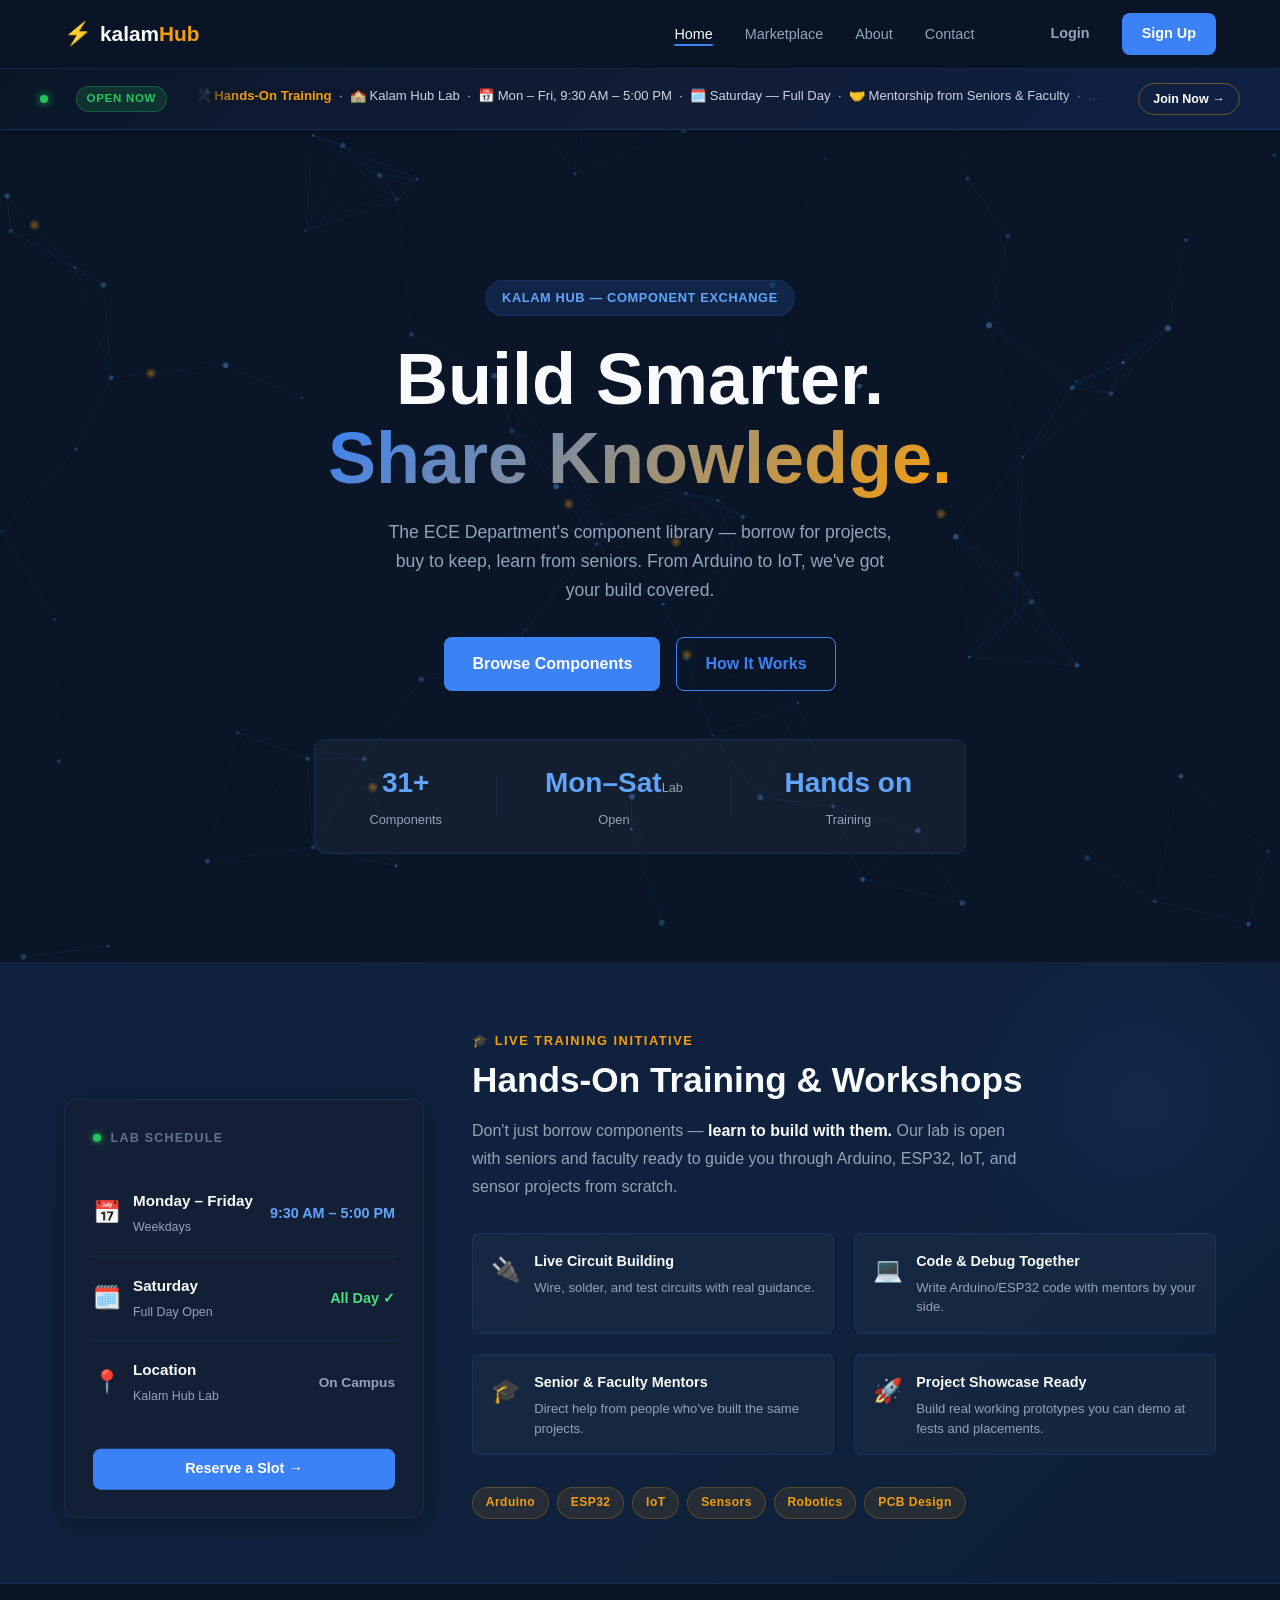
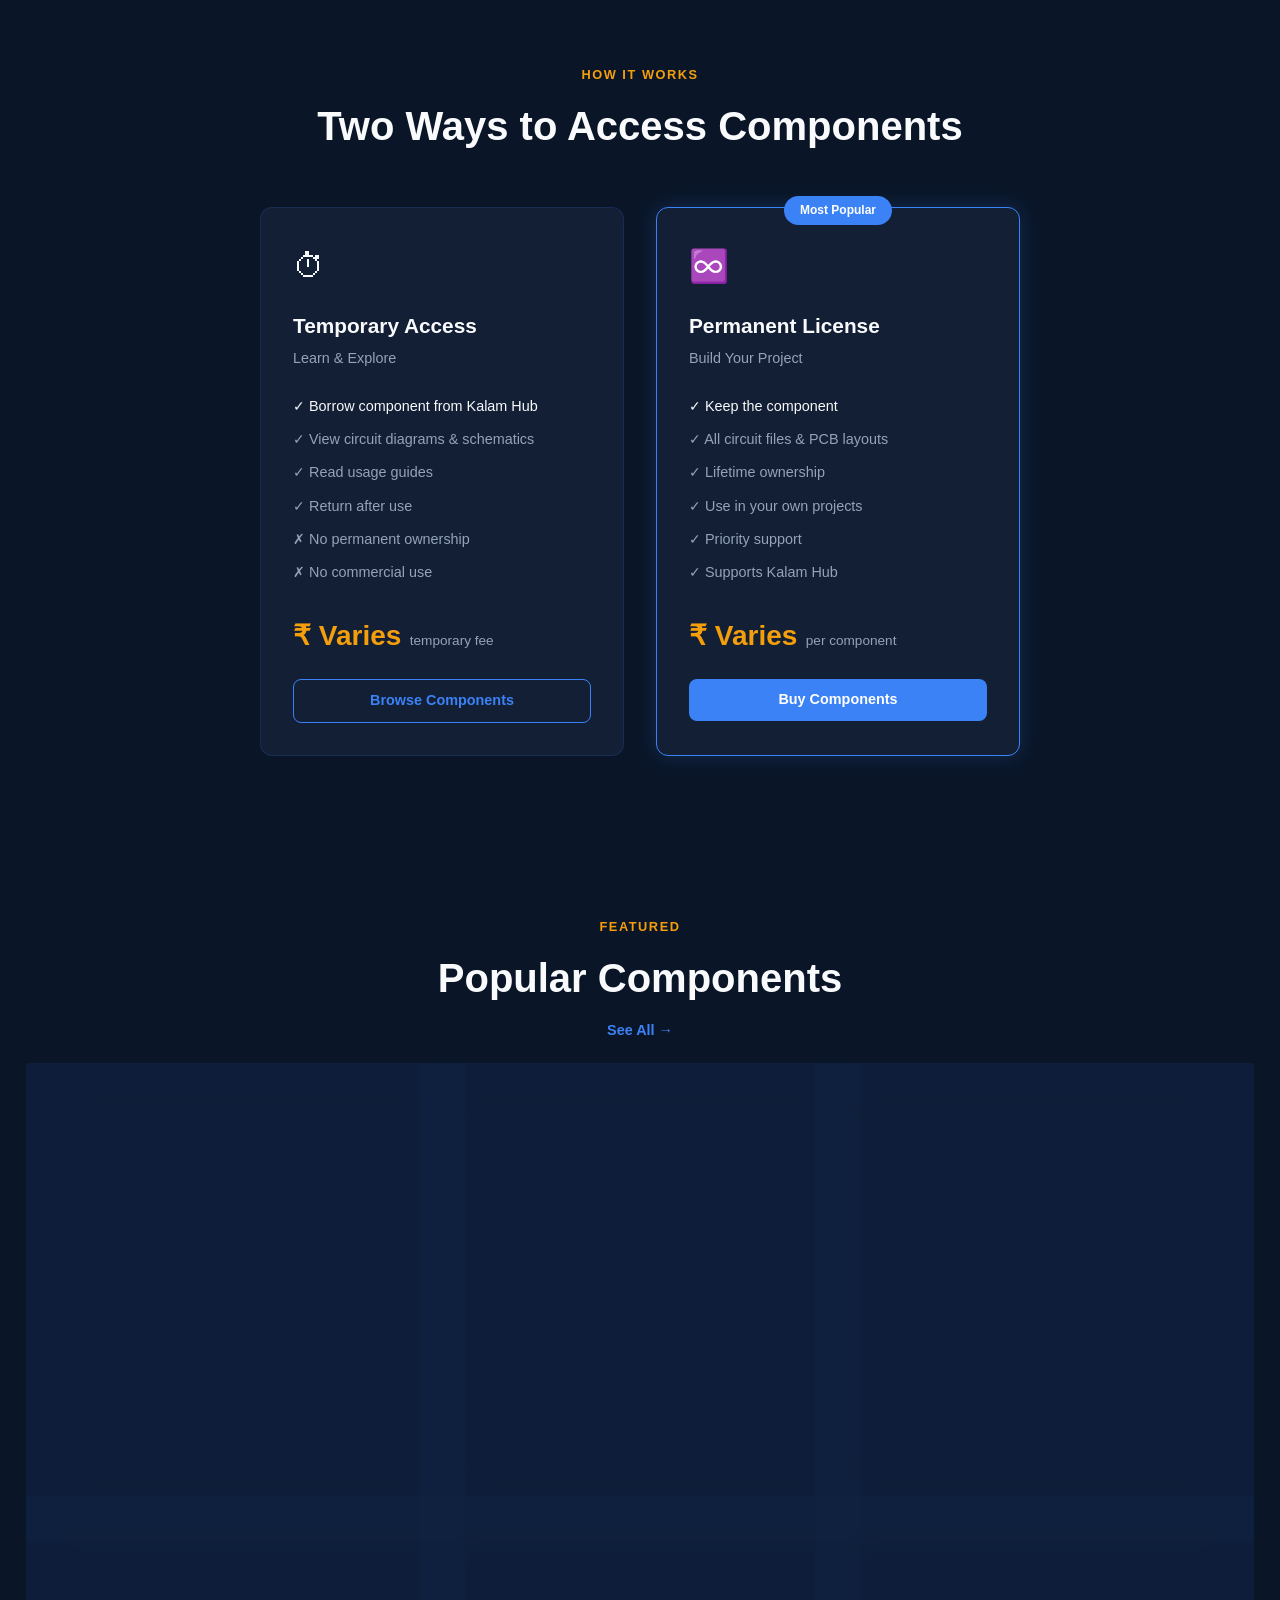
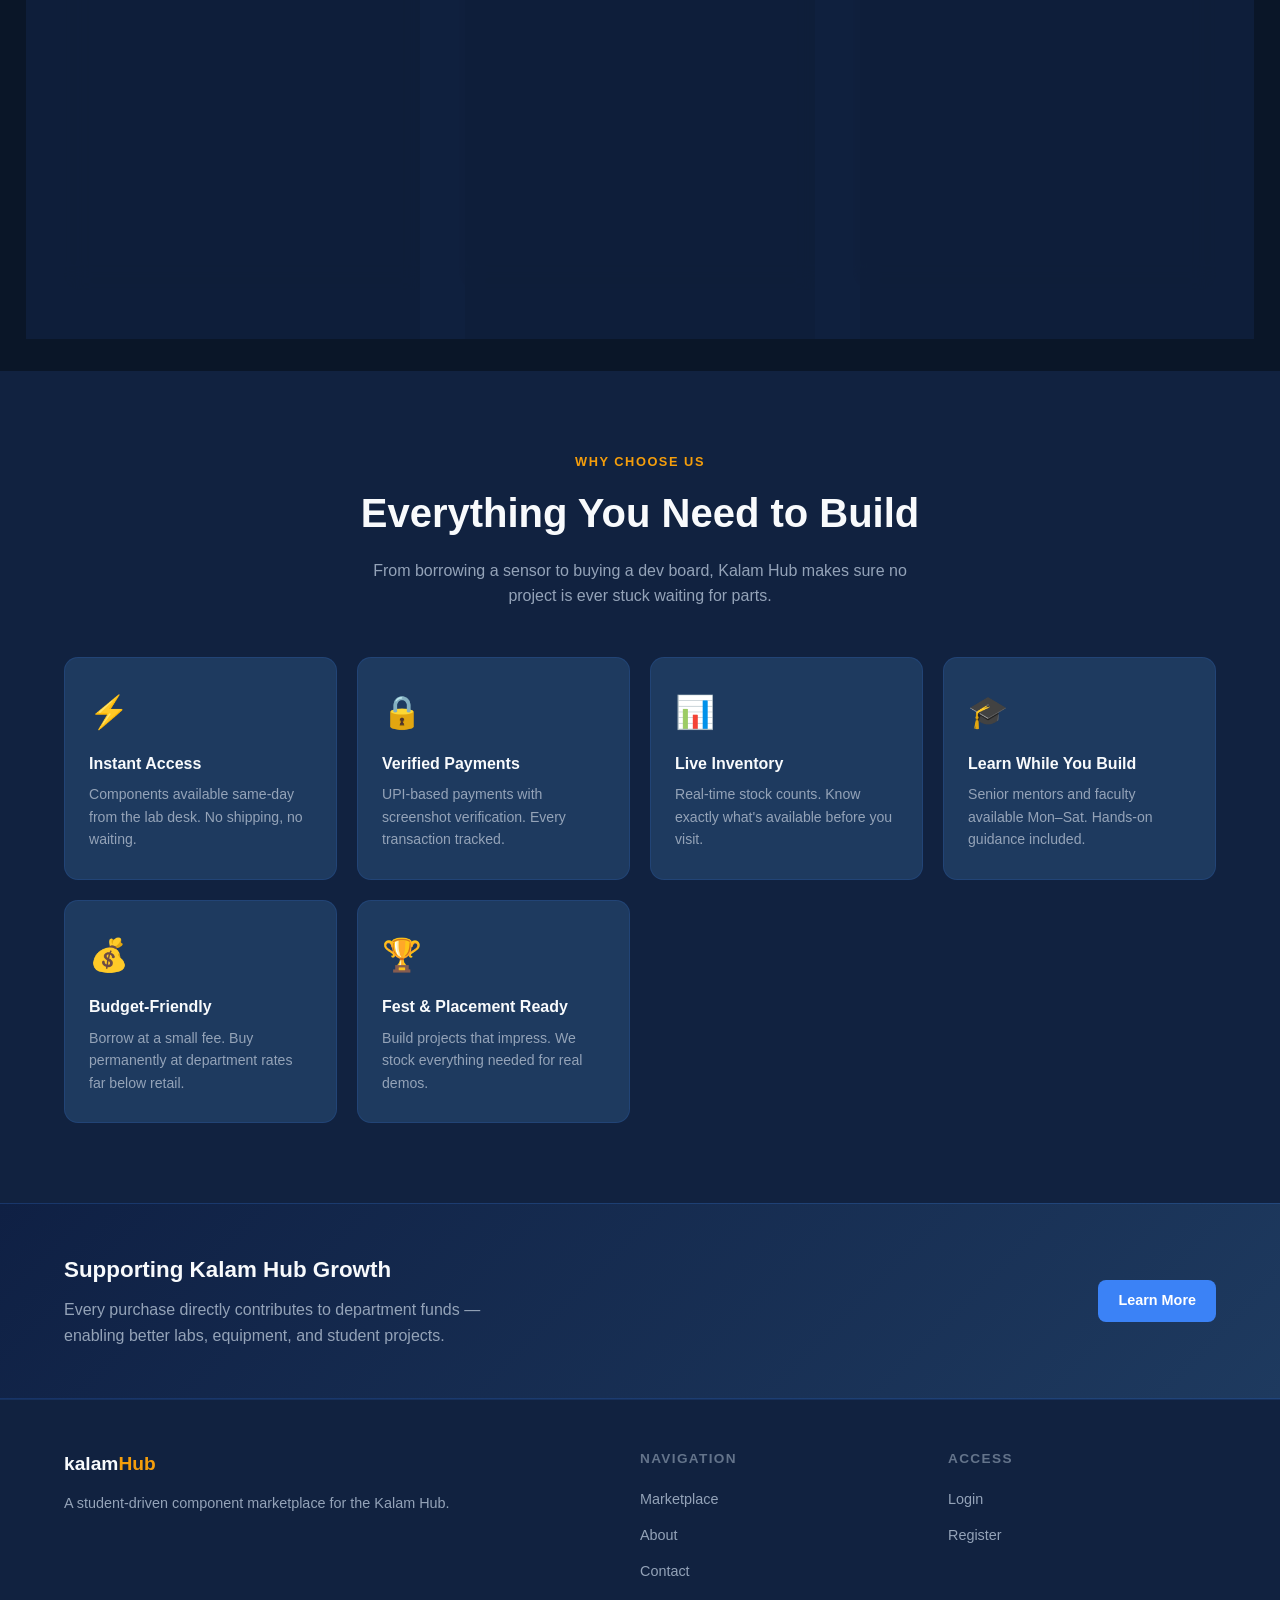
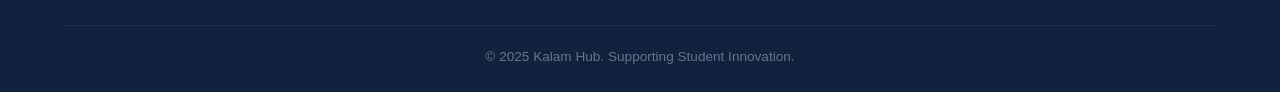
==== commit d9b52342: "Fix contact page, static banner, dynamic pricing, password toggles, nav username" ====
--- a/index.html
+++ b/index.html
@@ -40,19 +40,13 @@
       <span class="announce-dot"></span>
       <span class="announce-label">OPEN NOW</span>
       <div class="announce-ticker">
-        <span>
+        <span class="announce-static">
+          🛠️ <strong>Hands-On Training</strong> &nbsp;·&nbsp;
           🏫 Kalam Hub Lab &nbsp;·&nbsp;
-          📅 Mon – Fri &nbsp; 9:30 AM – 5:00 PM &nbsp;·&nbsp;
+          📅 Mon – Fri, 9:30 AM – 5:00 PM &nbsp;·&nbsp;
           🗓️ Saturday — Full Day &nbsp;·&nbsp;
-          🛠️ Hands-On Training &nbsp;·&nbsp;
           🤝 Mentorship from Seniors &amp; Faculty &nbsp;·&nbsp;
-          ⚡ Arduino · ESP32 · IoT · Sensors &nbsp;·&nbsp;&nbsp;
-          🏫 Kalam Hub Lab &nbsp;·&nbsp;
-          📅 Mon – Fri &nbsp; 9:30 AM – 5:00 PM &nbsp;·&nbsp;
-          🗓️ Saturday — Full Day &nbsp;·&nbsp;
-          🛠️ Hands-On Training &nbsp;·&nbsp;
-          🤝 Mentorship from Seniors &amp; Faculty &nbsp;·&nbsp;
-          ⚡ Arduino · ESP32 · IoT · Sensors &nbsp;&nbsp;
+          ⚡ Arduino · ESP32 · IoT · Sensors
         </span>
       </div>
       <a href="contact.html" class="announce-cta">Join Now →</a>
@@ -203,7 +197,7 @@
           <h3>Temporary Access</h3>
           <p class="plan-subtitle">Learn &amp; Explore</p>
           <ul class="plan-features">
-            <li>✓ Borrow component from HOD cabin</li>
+            <li>✓ Borrow component from Kalam Hub</li>
             <li>✓ View circuit diagrams &amp; schematics</li>
             <li>✓ Read usage guides</li>
             <li>✓ Return after use</li>
@@ -211,8 +205,8 @@
             <li>✗ No commercial use</li>
           </ul>
           <div class="plan-price">
-            <span class="price-value">₹20</span>
-            <span class="price-period">/ temporary fee</span>
+            <span class="price-value">₹ Varies</span>
+            <span class="price-period">temporary fee</span>
           </div>
           <a href="marketplace.html?type=temporary" class="btn btn-outline btn-full">Browse Components</a>
         </div>
@@ -286,7 +280,7 @@
         <div class="why-card animate-on-scroll" style="animation-delay:0.4s">
           <div class="why-icon">💰</div>
           <h4>Budget-Friendly</h4>
-          <p>Borrow for ₹20. Buy permanently at department rates far below retail.</p>
+          <p>Borrow at a small fee. Buy permanently at department rates far below retail.</p>
         </div>
         <div class="why-card animate-on-scroll" style="animation-delay:0.5s">
           <div class="why-icon">🏆</div>
--- a/css/style.css
+++ b/css/style.css
@@ -607,6 +607,15 @@
 }
 .form-group textarea { resize: vertical; }
 .form-group select option { background: var(--navy-mid); }
+.password-field { position: relative; display: flex; align-items: center; }
+.password-field input { padding-right: 2.6rem; }
+.pw-toggle {
+  position: absolute; right: 0.6rem; top: 50%; transform: translateY(-50%);
+  background: none; border: none; cursor: pointer;
+  font-size: 1rem; color: var(--slate); line-height: 1;
+  padding: 0.2rem;
+}
+.pw-toggle:hover { color: var(--white); }
 .form-row { display: grid; grid-template-columns: 1fr 1fr; gap: 1rem; }
 .form-success {
   margin-top: 1rem; padding: 1rem;
@@ -779,25 +788,23 @@
 .announce-ticker {
   flex: 1;
   overflow: hidden;
-  mask-image: linear-gradient(to right, transparent, black 8%, black 92%, transparent);
-  -webkit-mask-image: linear-gradient(to right, transparent, black 8%, black 92%, transparent);
-}
-.announce-ticker span {
+  white-space: nowrap;
+  text-overflow: ellipsis;
+}
+.announce-ticker span,
+.announce-static {
   display: inline-block;
   white-space: nowrap;
   font-family: var(--font-display);
   font-size: 0.82rem;
   font-weight: 500;
   color: #cbd5e1;
-  animation: ticker-scroll 30s linear infinite;
+  overflow: hidden;
+  text-overflow: ellipsis;
+  max-width: 100%;
 }
 .announce-ticker span strong,
 .announce-ticker span b { color: var(--amber); }
-@keyframes ticker-scroll {
-  0%   { transform: translateX(0); }
-  100% { transform: translateX(-50%); }
-}
-.announce-bar:hover .announce-ticker span { animation-play-state: paused; }
 .announce-cta {
   flex-shrink: 0;
   margin: 0 1rem;
